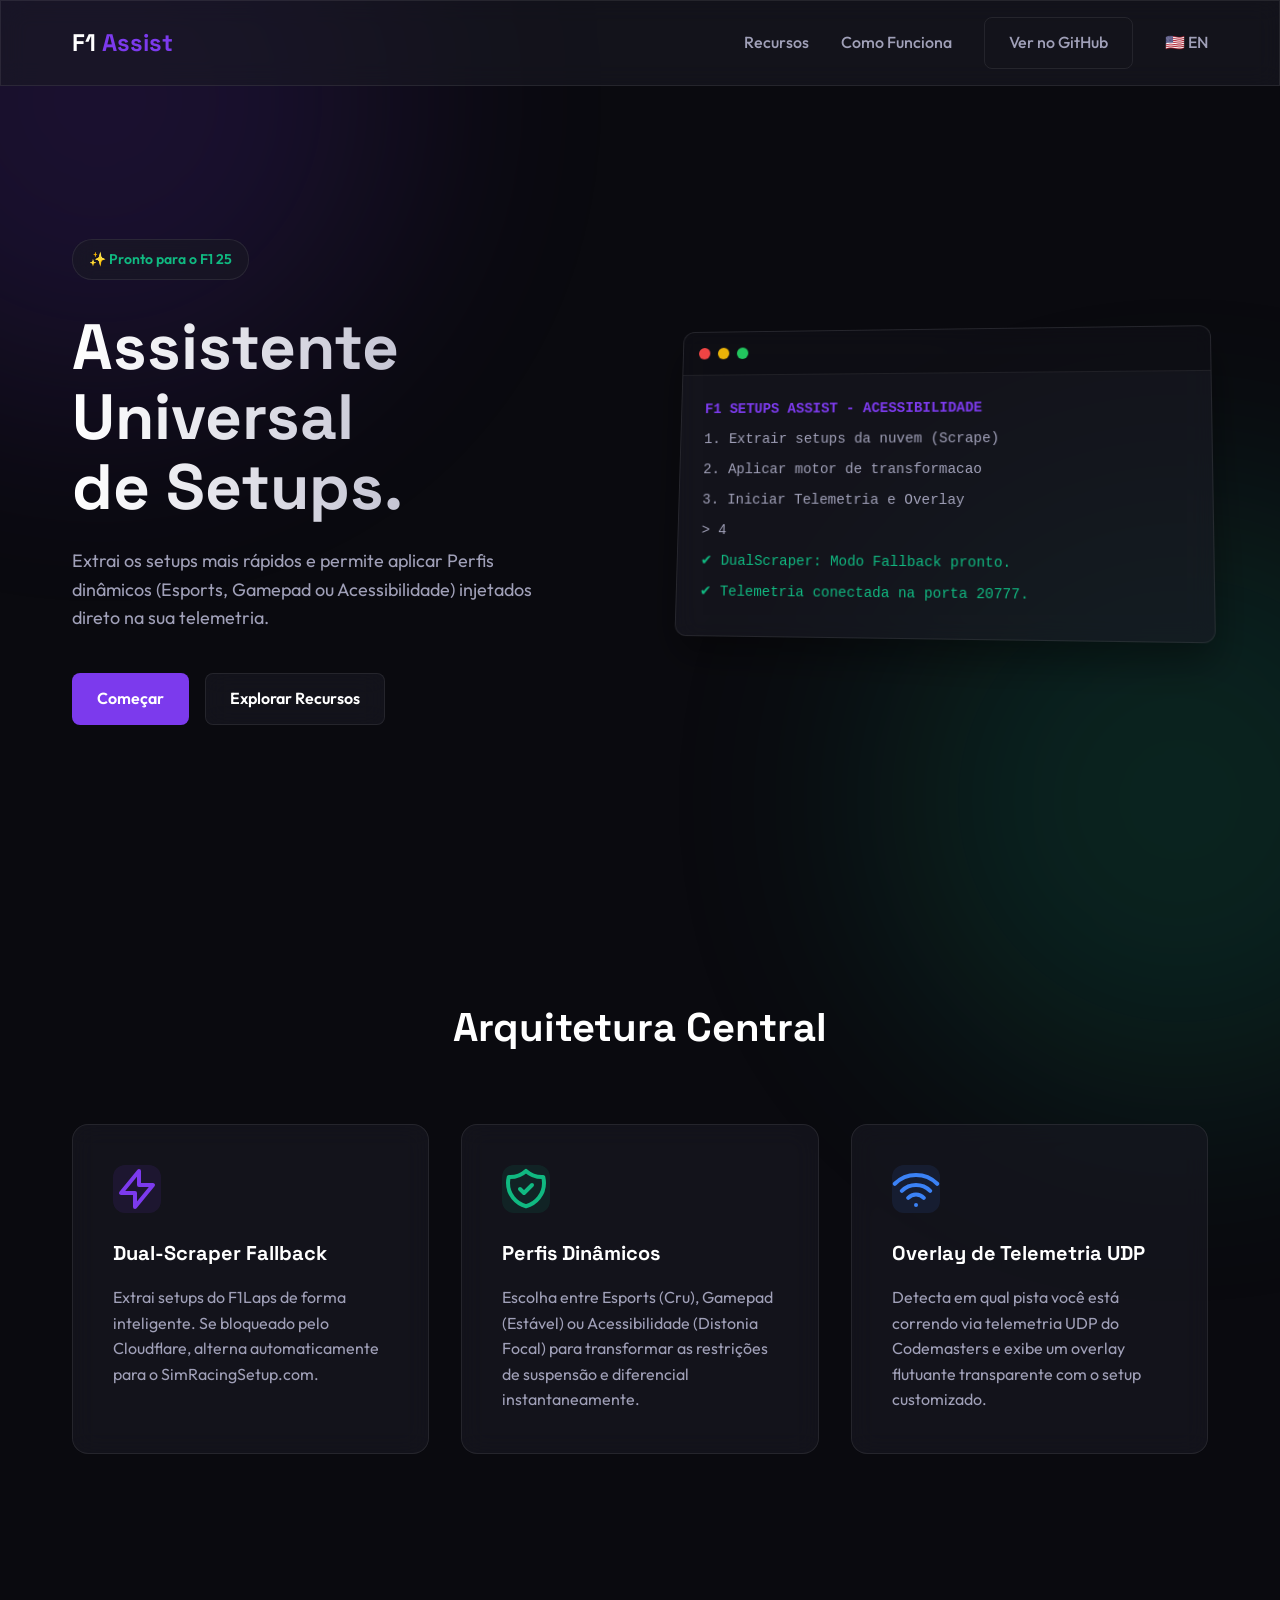
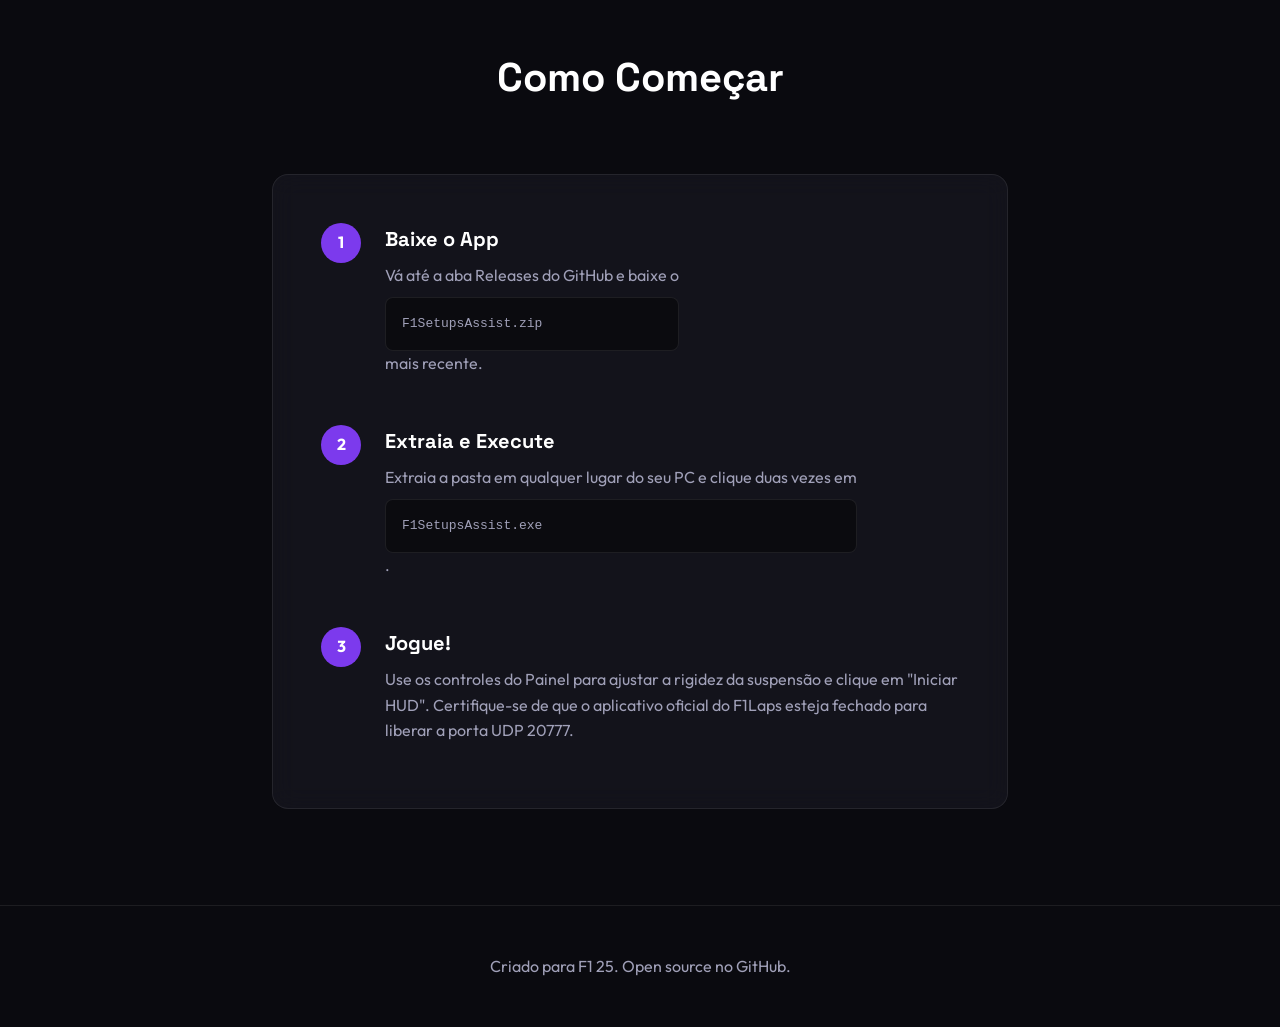
==== docs/index_pt-BR.html @ 61b3c328 "docs: add English translations for README and landing page / adiciona traducoes em ingles para o REA" ====
<!DOCTYPE html>
<html lang="pt-BR">
<head>
    <meta charset="UTF-8">
    <meta name="viewport" content="width=device-width, initial-scale=1.0">
    <meta name="description" content="F1 Setups Assist - Motor de acessibilidade e dual-scraper para F1 25.">
    <title>F1 25 Setups Assist</title>
    <link rel="preconnect" href="https://fonts.googleapis.com">
    <link rel="preconnect" href="https://fonts.gstatic.com" crossorigin>
    <link href="https://fonts.googleapis.com/css2?family=Outfit:wght@300;400;600;800&family=Space+Grotesk:wght@500;700&display=swap" rel="stylesheet">
    <link rel="stylesheet" href="styles.css">
</head>
<body>
    <div class="glow-bg glow-1"></div>
    <div class="glow-bg glow-2"></div>
    
    <nav class="navbar glass">
        <div class="nav-content">
            <h1 class="logo">F1 <span>Assist</span></h1>
            <div class="nav-links">
                <a href="#features">Recursos</a>
                <a href="#how-it-works">Como Funciona</a>
                <a href="https://github.com/norisilva/f1-setups-assist" class="btn btn-outline" target="_blank">Ver no GitHub</a>
                <a href="index.html" class="lang-switch">🇺🇸 EN</a>
            </div>
        </div>
    </nav>

    <header class="hero">
        <div class="hero-content">
            <div class="badge glass">✨ Pronto para o F1 25</div>
            <h2 class="title">Assistente Universal<br>de Setups.</h2>
            <p class="subtitle">Extrai os setups mais rápidos e permite aplicar Perfis dinâmicos (Esports, Gamepad ou Acessibilidade) injetados direto na sua telemetria.</p>
            <div class="cta-group">
                <a href="#how-it-works" class="btn btn-primary">Começar</a>
                <a href="#features" class="btn btn-secondary glass">Explorar Recursos</a>
            </div>
        </div>
        
        <div class="hero-visual">
            <div class="dashboard-mockup glass">
                <div class="mockup-header">
                    <span class="dot red"></span>
                    <span class="dot yellow"></span>
                    <span class="dot green"></span>
                </div>
                <div class="mockup-body">
                    <div class="console-line"><span class="highlight">F1 SETUPS ASSIST - ACESSIBILIDADE</span></div>
                    <div class="console-line">1. Extrair setups da nuvem (Scrape)</div>
                    <div class="console-line">2. Aplicar motor de transformacao</div>
                    <div class="console-line">3. Iniciar Telemetria e Overlay</div>
                    <div class="console-line">> 4</div>
                    <div class="console-line success">✔ DualScraper: Modo Fallback pronto.</div>
                    <div class="console-line success">✔ Telemetria conectada na porta 20777.</div>
                </div>
            </div>
        </div>
    </header>

    <section id="features" class="features">
        <h3 class="section-title">Arquitetura Central</h3>
        <div class="features-grid">
            <div class="feature-card glass">
                <div class="icon-wrapper purple">
                    <svg fill="none" stroke="currentColor" viewBox="0 0 24 24"><path stroke-linecap="round" stroke-linejoin="round" stroke-width="2" d="M13 10V3L4 14h7v7l9-11h-7z"></path></svg>
                </div>
                <h4>Dual-Scraper Fallback</h4>
                <p>Extrai setups do F1Laps de forma inteligente. Se bloqueado pelo Cloudflare, alterna automaticamente para o SimRacingSetup.com.</p>
            </div>
            
            <div class="feature-card glass">
                <div class="icon-wrapper green">
                    <svg fill="none" stroke="currentColor" viewBox="0 0 24 24"><path stroke-linecap="round" stroke-linejoin="round" stroke-width="2" d="M9 12l2 2 4-4m5.618-4.016A11.955 11.955 0 0112 2.944a11.955 11.955 0 01-8.618 3.04A12.02 12.02 0 003 9c0 5.591 3.824 10.29 9 11.622 5.176-1.332 9-6.03 9-11.622 0-1.042-.133-2.052-.382-3.016z"></path></svg>
                </div>
                <h4>Perfis Dinâmicos</h4>
                <p>Escolha entre Esports (Cru), Gamepad (Estável) ou Acessibilidade (Distonia Focal) para transformar as restrições de suspensão e diferencial instantaneamente.</p>
            </div>

            <div class="feature-card glass">
                <div class="icon-wrapper blue">
                    <svg fill="none" stroke="currentColor" viewBox="0 0 24 24"><path stroke-linecap="round" stroke-linejoin="round" stroke-width="2" d="M8.111 16.404a5.5 5.5 0 017.778 0M12 20h.01m-7.08-7.071c3.904-3.905 10.236-3.905 14.141 0M1.394 9.393c5.857-5.857 15.355-5.857 21.213 0"></path></svg>
                </div>
                <h4>Overlay de Telemetria UDP</h4>
                <p>Detecta em qual pista você está correndo via telemetria UDP do Codemasters e exibe um overlay flutuante transparente com o setup customizado.</p>
            </div>
        </div>
    </section>

    <section id="how-it-works" class="how-it-works">
        <h3 class="section-title">Como Começar</h3>
        <div class="steps glass">
            <div class="step">
                <div class="step-number">1</div>
                <div class="step-info">
                    <h4>Baixe o App</h4>
                    <p>Vá até a aba Releases do GitHub e baixe o <code>F1SetupsAssist.zip</code> mais recente.</p>
                </div>
            </div>
            <div class="step">
                <div class="step-number">2</div>
                <div class="step-info">
                    <h4>Extraia e Execute</h4>
                    <p>Extraia a pasta em qualquer lugar do seu PC e clique duas vezes em <code>F1SetupsAssist.exe</code>.</p>
                </div>
            </div>
            <div class="step">
                <div class="step-number">3</div>
                <div class="step-info">
                    <h4>Jogue!</h4>
                    <p>Use os controles do Painel para ajustar a rigidez da suspensão e clique em "Iniciar HUD". Certifique-se de que o aplicativo oficial do F1Laps esteja fechado para liberar a porta UDP 20777.</p>
                </div>
            </div>
        </div>
    </section>

    <footer>
        <p>Criado para F1 25. Open source no GitHub.</p>
    </footer>

    <script src="script.js"></script>
</body>
</html>
---- docs/styles.css ----
:root {
    --bg-primary: #0a0a0f;
    --bg-secondary: #13131f;
    --text-primary: #ffffff;
    --text-secondary: #a0a0b8;
    --accent-primary: #7c3aed;
    --accent-secondary: #10b981;
    --accent-tertiary: #3b82f6;
    --glass-bg: rgba(25, 25, 35, 0.6);
    --glass-border: rgba(255, 255, 255, 0.08);
}

* {
    margin: 0;
    padding: 0;
    box-sizing: border-box;
}

body {
    font-family: 'Outfit', sans-serif;
    background-color: var(--bg-primary);
    color: var(--text-primary);
    line-height: 1.6;
    overflow-x: hidden;
}

/* Background Glows */
.glow-bg {
    position: fixed;
    width: 600px;
    height: 600px;
    border-radius: 50%;
    filter: blur(120px);
    z-index: -1;
    opacity: 0.15;
}

.glow-1 {
    top: -200px;
    left: -200px;
    background: var(--accent-primary);
}

.glow-2 {
    bottom: -200px;
    right: -200px;
    background: var(--accent-secondary);
}

/* Glassmorphism Utilities */
.glass {
    background: var(--glass-bg);
    backdrop-filter: blur(12px);
    -webkit-backdrop-filter: blur(12px);
    border: 1px solid var(--glass-border);
}

/* Typography */
h1, h2, h3, h4 {
    font-family: 'Space Grotesk', sans-serif;
}

/* Navbar */
.navbar {
    position: fixed;
    top: 0;
    width: 100%;
    z-index: 100;
    padding: 1rem 0;
    border-bottom: 1px solid var(--glass-border);
}

.nav-content {
    max-width: 1200px;
    margin: 0 auto;
    padding: 0 2rem;
    display: flex;
    justify-content: space-between;
    align-items: center;
}

.logo {
    font-size: 1.5rem;
    font-weight: 700;
}

.logo span {
    color: var(--accent-primary);
}

.nav-links {
    display: flex;
    gap: 2rem;
    align-items: center;
}

.nav-links a {
    color: var(--text-secondary);
    text-decoration: none;
    font-weight: 500;
    transition: color 0.3s ease;
}

.nav-links a:hover {
    color: var(--text-primary);
}

/* Buttons */
.btn {
    display: inline-block;
    padding: 0.75rem 1.5rem;
    border-radius: 8px;
    text-decoration: none;
    font-weight: 600;
    transition: all 0.3s ease;
    cursor: pointer;
}

.btn-primary {
    background: var(--accent-primary);
    color: white;
    border: 1px solid transparent;
}

.btn-primary:hover {
    background: #6d28d9;
    box-shadow: 0 0 20px rgba(124, 58, 237, 0.4);
}

.btn-secondary {
    color: var(--text-primary);
}

.btn-secondary:hover {
    background: rgba(255, 255, 255, 0.05);
}

.btn-outline {
    border: 1px solid var(--glass-border);
    color: var(--text-primary);
}

.btn-outline:hover {
    background: rgba(255, 255, 255, 0.1);
}

/* Hero Section */
.hero {
    min-height: 100vh;
    display: flex;
    align-items: center;
    max-width: 1200px;
    margin: 0 auto;
    padding: 6rem 2rem 2rem;
    gap: 4rem;
}

.hero-content {
    flex: 1;
}

.badge {
    display: inline-block;
    padding: 0.5rem 1rem;
    border-radius: 20px;
    font-size: 0.875rem;
    font-weight: 600;
    color: var(--accent-secondary);
    margin-bottom: 2rem;
}

.hero .title {
    font-size: 4rem;
    line-height: 1.1;
    margin-bottom: 1.5rem;
    background: linear-gradient(to right, #fff, #a0a0b8);
    -webkit-background-clip: text;
    -webkit-text-fill-color: transparent;
}

.hero .subtitle {
    font-size: 1.125rem;
    color: var(--text-secondary);
    margin-bottom: 2.5rem;
    max-width: 500px;
}

.cta-group {
    display: flex;
    gap: 1rem;
}

/* Dashboard Mockup */
.hero-visual {
    flex: 1;
}

.dashboard-mockup {
    border-radius: 12px;
    overflow: hidden;
    box-shadow: 0 20px 40px rgba(0,0,0,0.4);
    transform: perspective(1000px) rotateY(-5deg) rotateX(5deg);
    transition: transform 0.5s ease;
}

.dashboard-mockup:hover {
    transform: perspective(1000px) rotateY(0deg) rotateX(0deg);
}

.mockup-header {
    background: rgba(0,0,0,0.3);
    padding: 1rem;
    display: flex;
    gap: 0.5rem;
    border-bottom: 1px solid var(--glass-border);
}

.dot {
    width: 12px;
    height: 12px;
    border-radius: 50%;
}

.dot.red { background: #ef4444; }
.dot.yellow { background: #eab308; }
.dot.green { background: #22c55e; }

.mockup-body {
    padding: 1.5rem;
    font-family: monospace;
    font-size: 0.9rem;
    color: #a0a0b8;
}

.console-line {
    margin-bottom: 0.5rem;
}

.console-line .highlight {
    color: var(--accent-primary);
    font-weight: bold;
}

.console-line.success {
    color: var(--accent-secondary);
}

/* Features Section */
.features {
    padding: 6rem 2rem;
    max-width: 1200px;
    margin: 0 auto;
}

.section-title {
    text-align: center;
    font-size: 2.5rem;
    margin-bottom: 4rem;
}

.features-grid {
    display: grid;
    grid-template-columns: repeat(auto-fit, minmax(300px, 1fr));
    gap: 2rem;
}

.feature-card {
    padding: 2.5rem;
    border-radius: 16px;
    transition: transform 0.3s ease, box-shadow 0.3s ease;
}

.feature-card:hover {
    transform: translateY(-5px);
    box-shadow: 0 10px 30px rgba(0,0,0,0.2);
    border-color: rgba(255,255,255,0.15);
}

.icon-wrapper {
    width: 48px;
    height: 48px;
    border-radius: 12px;
    display: flex;
    align-items: center;
    justify-content: center;
    margin-bottom: 1.5rem;
}

.icon-wrapper.purple {
    background: rgba(124, 58, 237, 0.1);
    color: var(--accent-primary);
}

.icon-wrapper.green {
    background: rgba(16, 185, 129, 0.1);
    color: var(--accent-secondary);
}

.icon-wrapper.blue {
    background: rgba(59, 130, 246, 0.1);
    color: var(--accent-tertiary);
}

.feature-card h4 {
    font-size: 1.25rem;
    margin-bottom: 1rem;
}

.feature-card p {
    color: var(--text-secondary);
}

/* How It Works Section */
.how-it-works {
    padding: 6rem 2rem;
    max-width: 800px;
    margin: 0 auto;
}

.steps {
    border-radius: 16px;
    padding: 3rem;
    display: flex;
    flex-direction: column;
    gap: 2rem;
}

.step {
    display: flex;
    gap: 1.5rem;
}

.step-number {
    width: 40px;
    height: 40px;
    border-radius: 50%;
    background: var(--accent-primary);
    display: flex;
    align-items: center;
    justify-content: center;
    font-weight: 700;
    flex-shrink: 0;
}

.step-info h4 {
    font-size: 1.25rem;
    margin-bottom: 0.5rem;
}

.step-info p {
    color: var(--text-secondary);
    margin-bottom: 1rem;
}

.step-info code {
    display: block;
    background: rgba(0,0,0,0.4);
    padding: 1rem;
    border-radius: 8px;
    color: #a0a0b8;
    border: 1px solid var(--glass-border);
    margin-top: 0.5rem;
}

/* Footer */
footer {
    text-align: center;
    padding: 3rem 2rem;
    color: var(--text-secondary);
    border-top: 1px solid var(--glass-border);
}

/* Responsive */
@media (max-width: 768px) {
    .hero {
        flex-direction: column;
        padding-top: 8rem;
        text-align: center;
    }
    
    .hero .title {
        font-size: 2.5rem;
    }
    
    .cta-group {
        justify-content: center;
    }
    
    .nav-links {
        display: none; /* simple mobile nav for now */
    }
}
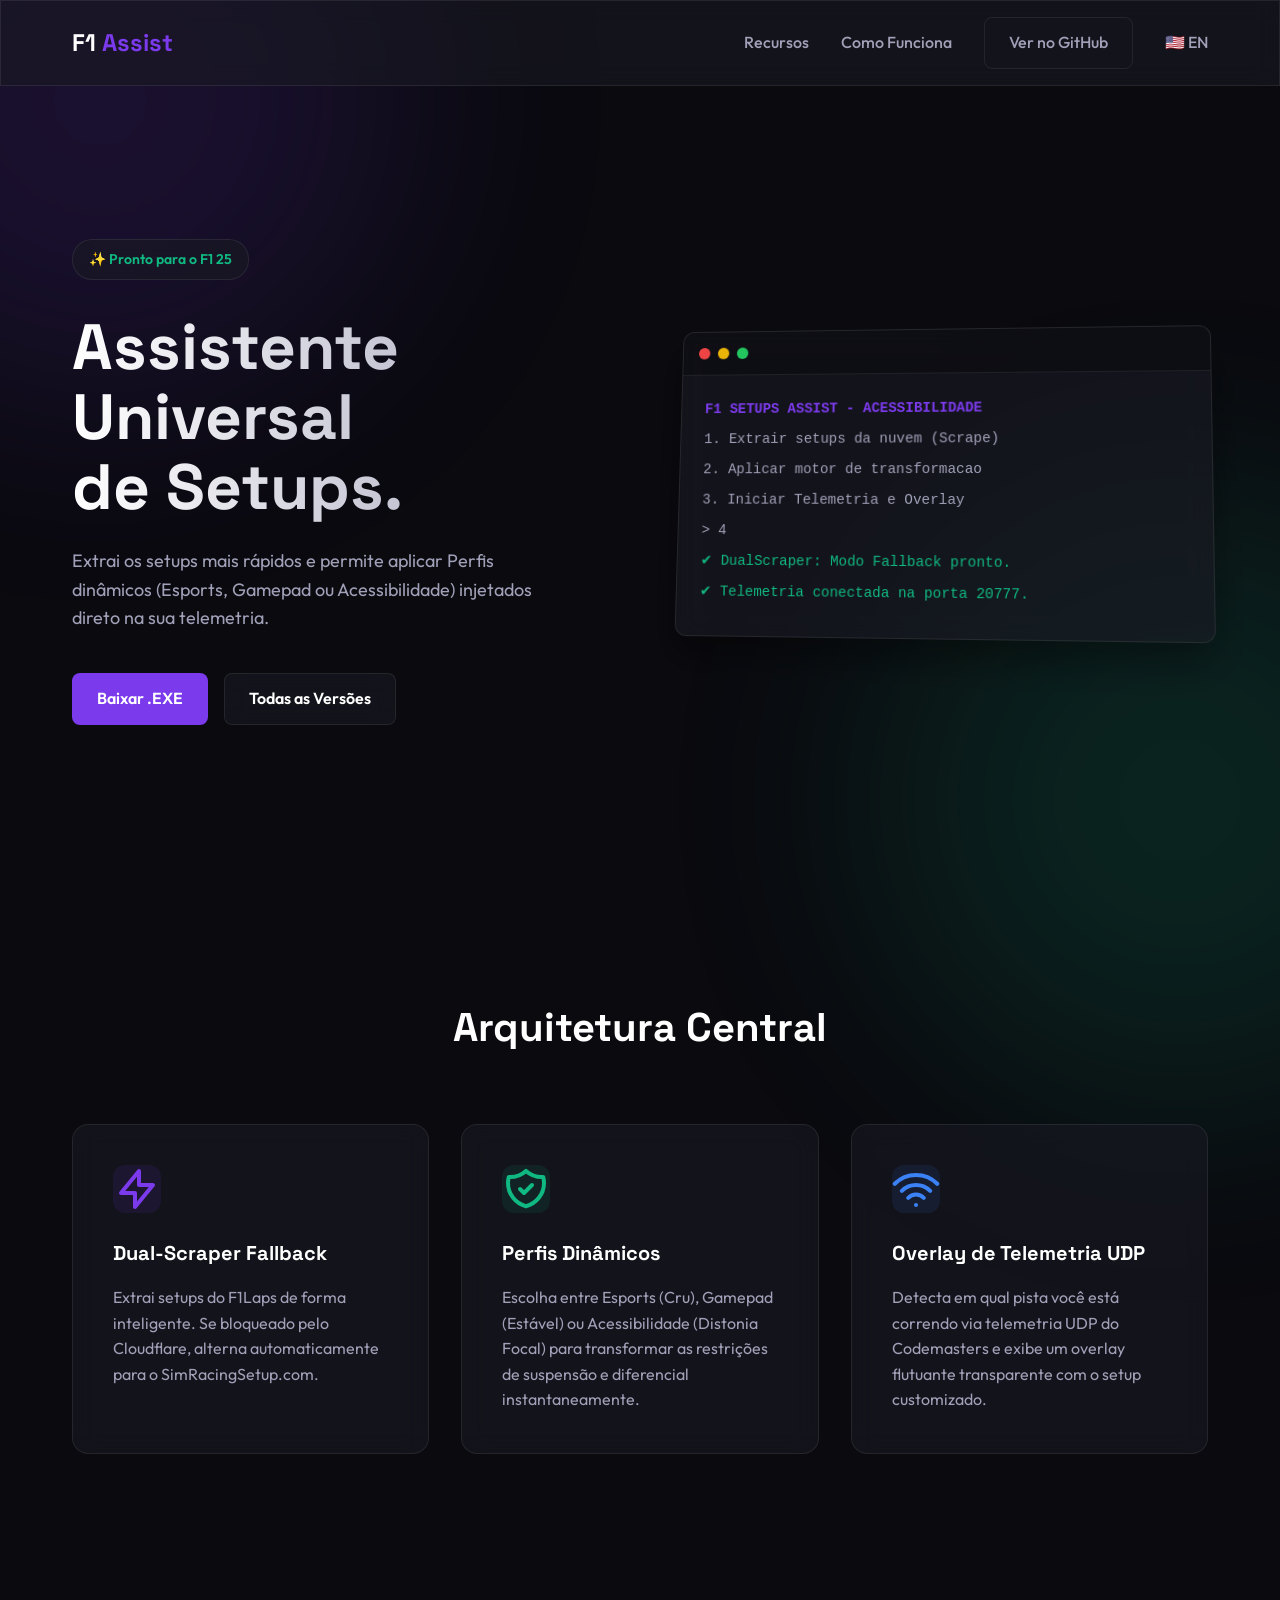
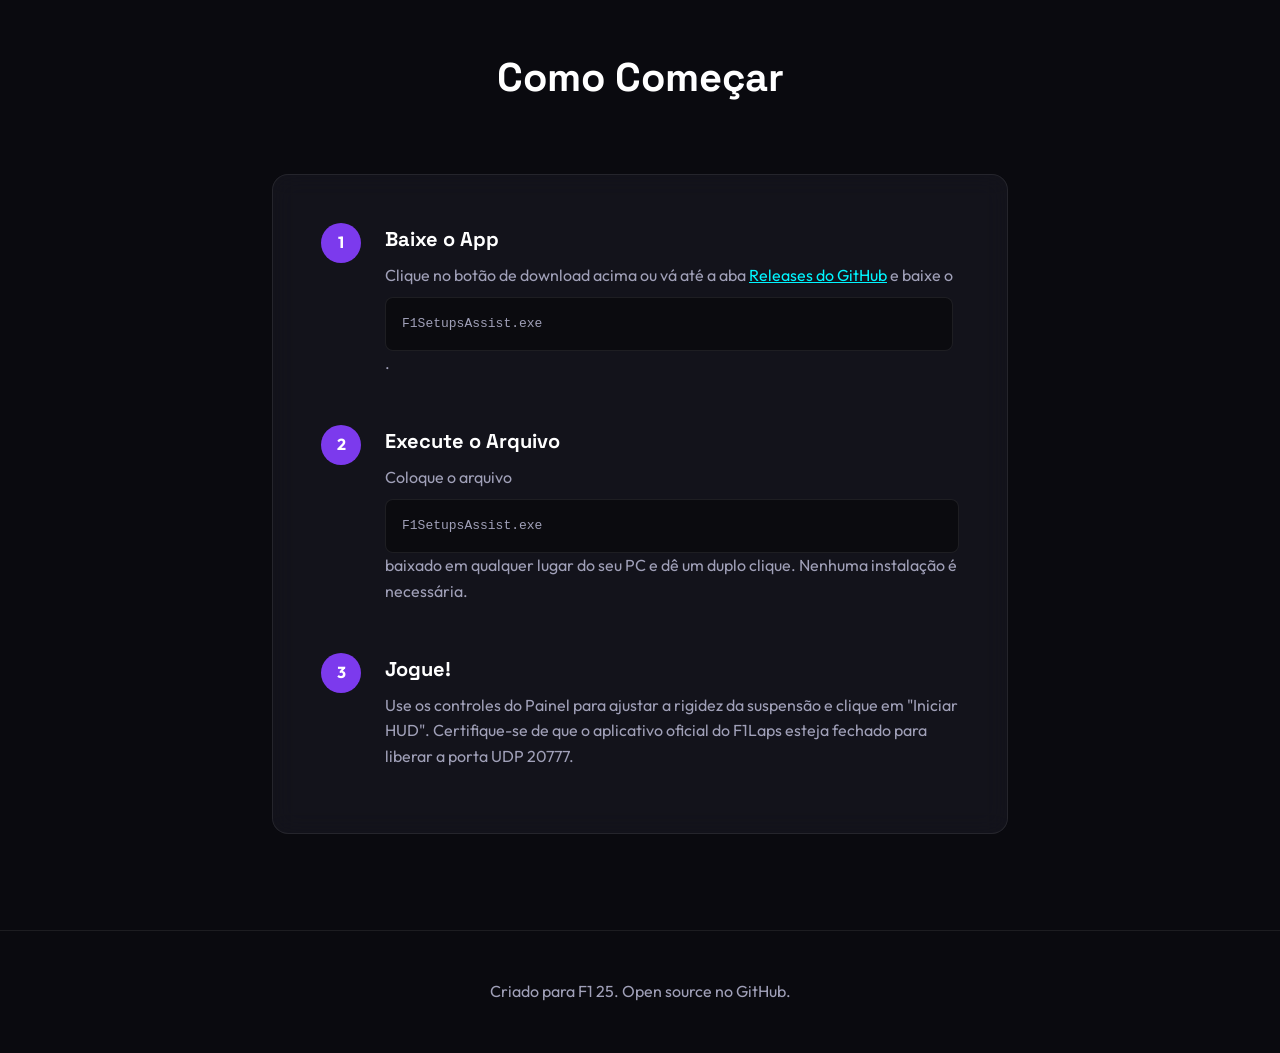
==== commit 9543a430: "docs: remove zip mention, link directly to exe file download" ====
--- a/docs/index_pt-BR.html
+++ b/docs/index_pt-BR.html
@@ -32,8 +32,8 @@
             <h2 class="title">Assistente Universal<br>de Setups.</h2>
             <p class="subtitle">Extrai os setups mais rápidos e permite aplicar Perfis dinâmicos (Esports, Gamepad ou Acessibilidade) injetados direto na sua telemetria.</p>
             <div class="cta-group">
-                <a href="#how-it-works" class="btn btn-primary">Começar</a>
-                <a href="#features" class="btn btn-secondary glass">Explorar Recursos</a>
+                <a href="https://github.com/norisilva/f1-setups-assist/releases/download/2.0/F1SetupsAssist.exe" class="btn btn-primary">Baixar .EXE</a>
+                <a href="https://github.com/norisilva/f1-setups-assist/releases" class="btn btn-secondary glass">Todas as Versões</a>
             </div>
         </div>
         
@@ -93,14 +93,14 @@
                 <div class="step-number">1</div>
                 <div class="step-info">
                     <h4>Baixe o App</h4>
-                    <p>Vá até a aba Releases do GitHub e baixe o <code>F1SetupsAssist.zip</code> mais recente.</p>
+                    <p>Clique no botão de download acima ou vá até a aba <a href="https://github.com/norisilva/f1-setups-assist/releases" target="_blank" style="color: #00f5ff;">Releases do GitHub</a> e baixe o <code>F1SetupsAssist.exe</code>.</p>
                 </div>
             </div>
             <div class="step">
                 <div class="step-number">2</div>
                 <div class="step-info">
-                    <h4>Extraia e Execute</h4>
-                    <p>Extraia a pasta em qualquer lugar do seu PC e clique duas vezes em <code>F1SetupsAssist.exe</code>.</p>
+                    <h4>Execute o Arquivo</h4>
+                    <p>Coloque o arquivo <code>F1SetupsAssist.exe</code> baixado em qualquer lugar do seu PC e dê um duplo clique. Nenhuma instalação é necessária.</p>
                 </div>
             </div>
             <div class="step">
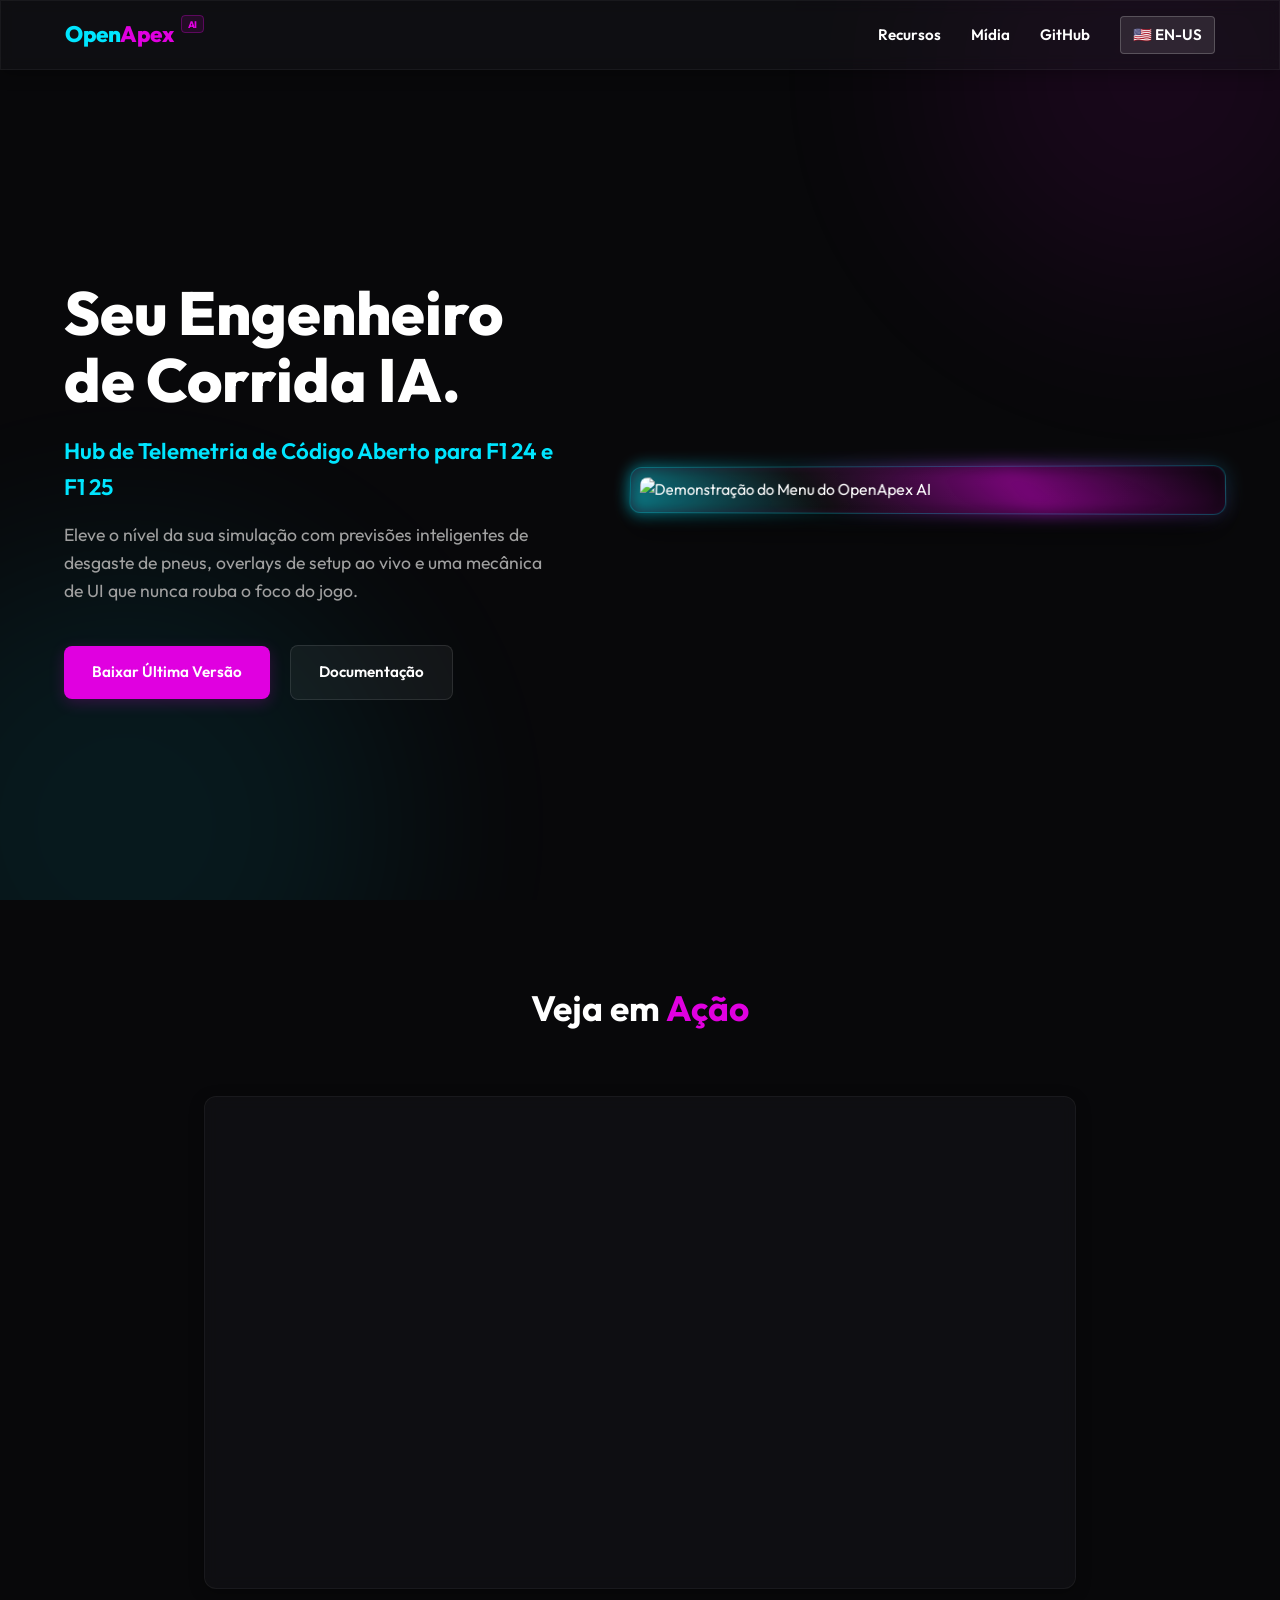
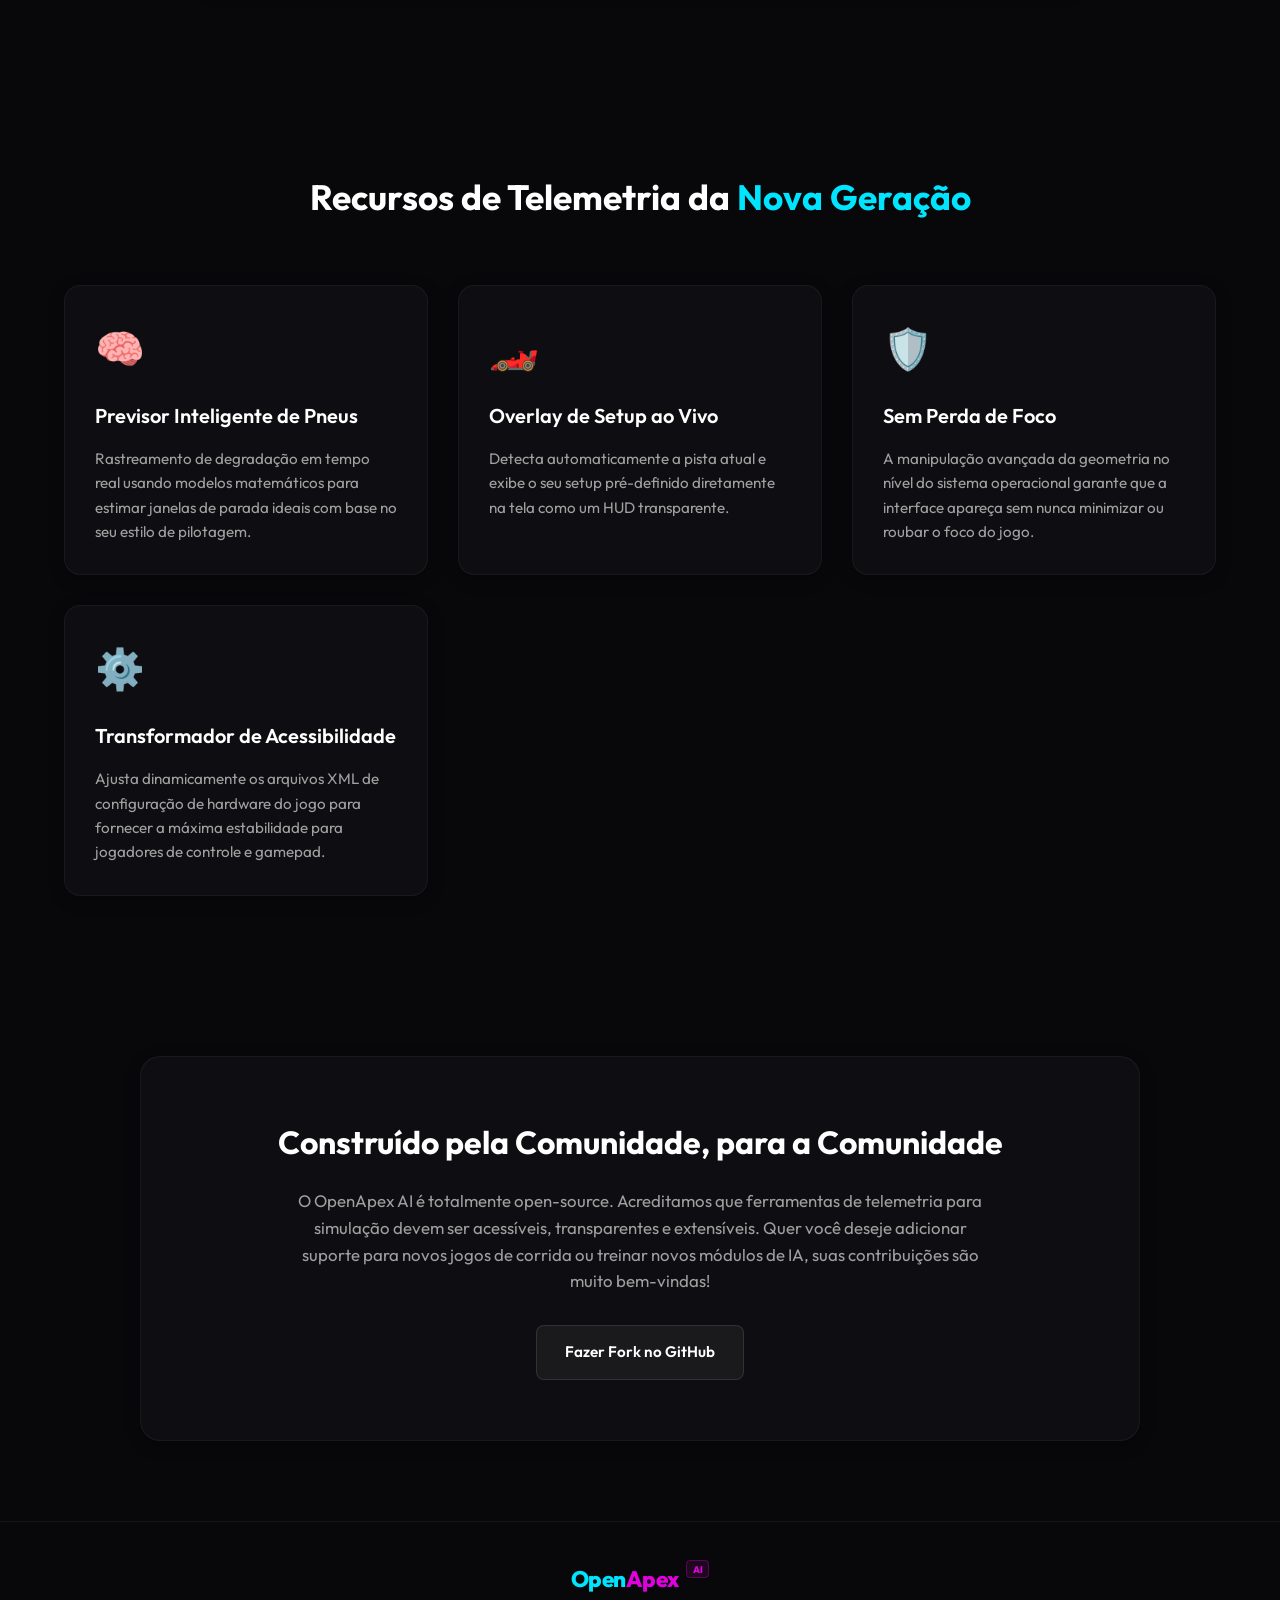
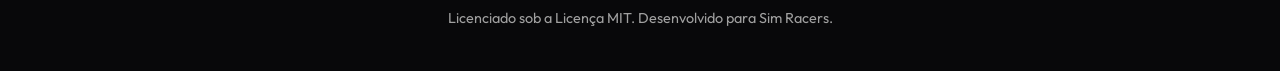
==== commit 23a3dda1: "Docs: Re-create pt-BR translation of landing page" ====
--- a/docs/index_pt-BR.html
+++ b/docs/index_pt-BR.html
@@ -3,120 +3,98 @@
 <head>
     <meta charset="UTF-8">
     <meta name="viewport" content="width=device-width, initial-scale=1.0">
-    <meta name="description" content="F1 Setups Assist - Motor de acessibilidade e dual-scraper para F1 25.">
-    <title>F1 25 Setups Assist</title>
-    <link rel="preconnect" href="https://fonts.googleapis.com">
-    <link rel="preconnect" href="https://fonts.gstatic.com" crossorigin>
-    <link href="https://fonts.googleapis.com/css2?family=Outfit:wght@300;400;600;800&family=Space+Grotesk:wght@500;700&display=swap" rel="stylesheet">
-    <link rel="stylesheet" href="styles.css">
+    <title>OpenApex AI - Engenheiro de Corrida Open-Source</title>
+    <meta name="description" content="O OpenApex AI é um moderno Engenheiro de Corrida e Hub de Telemetria de código aberto para simuladores de F1. Experimente a previsão de desgaste de pneus e overlays dinâmicos.">
+    <link href="https://fonts.googleapis.com/css2?family=Outfit:wght@300;400;600;800&display=swap" rel="stylesheet">
+    <link rel="stylesheet" href="style.css">
 </head>
 <body>
-    <div class="glow-bg glow-1"></div>
-    <div class="glow-bg glow-2"></div>
-    
+    <div class="background-effects">
+        <div class="blob magenta"></div>
+        <div class="blob cyan"></div>
+    </div>
+
     <nav class="navbar glass">
-        <div class="nav-content">
-            <h1 class="logo">F1 <span>Assist</span></h1>
-            <div class="nav-links">
-                <a href="#features">Recursos</a>
-                <a href="#how-it-works">Como Funciona</a>
-                <a href="https://github.com/norisilva/f1-setups-assist" class="btn btn-outline" target="_blank">Ver no GitHub</a>
-                <a href="index.html" class="lang-switch">🇺🇸 EN</a>
-            </div>
+        <div class="logo">
+            <span class="highlight-cyan">Open</span><span class="highlight-magenta">Apex</span> <span class="tag">AI</span>
+        </div>
+        <div class="nav-links">
+            <a href="#features">Recursos</a>
+            <a href="#media">Mídia</a>
+            <a href="https://github.com/norisilva/open-apex-ai" target="_blank">GitHub</a>
+            <a href="index.html" class="lang-toggle">🇺🇸 EN-US</a>
         </div>
     </nav>
 
     <header class="hero">
         <div class="hero-content">
-            <div class="badge glass">✨ Pronto para o F1 25</div>
-            <h2 class="title">Assistente Universal<br>de Setups.</h2>
-            <p class="subtitle">Extrai os setups mais rápidos e permite aplicar Perfis dinâmicos (Esports, Gamepad ou Acessibilidade) injetados direto na sua telemetria.</p>
-            <div class="cta-group">
-                <a href="https://github.com/norisilva/f1-setups-assist/releases/download/2.0/F1SetupsAssist.exe" class="btn btn-primary">Baixar .EXE</a>
-                <a href="https://github.com/norisilva/f1-setups-assist/releases" class="btn btn-secondary glass">Todas as Versões</a>
+            <h1 class="hero-title">Seu Engenheiro de Corrida IA.</h1>
+            <p class="subtitle">Hub de Telemetria de Código Aberto para F1 24 e F1 25</p>
+            <p class="description">Eleve o nível da sua simulação com previsões inteligentes de desgaste de pneus, overlays de setup ao vivo e uma mecânica de UI que nunca rouba o foco do jogo.</p>
+            <div class="hero-actions">
+                <a href="https://github.com/norisilva/open-apex-ai/releases" class="btn btn-primary pulse-glow">Baixar Última Versão</a>
+                <a href="https://github.com/norisilva/open-apex-ai#readme" class="btn btn-secondary">Documentação</a>
             </div>
         </div>
-        
         <div class="hero-visual">
-            <div class="dashboard-mockup glass">
-                <div class="mockup-header">
-                    <span class="dot red"></span>
-                    <span class="dot yellow"></span>
-                    <span class="dot green"></span>
-                </div>
-                <div class="mockup-body">
-                    <div class="console-line"><span class="highlight">F1 SETUPS ASSIST - ACESSIBILIDADE</span></div>
-                    <div class="console-line">1. Extrair setups da nuvem (Scrape)</div>
-                    <div class="console-line">2. Aplicar motor de transformacao</div>
-                    <div class="console-line">3. Iniciar Telemetria e Overlay</div>
-                    <div class="console-line">> 4</div>
-                    <div class="console-line success">✔ DualScraper: Modo Fallback pronto.</div>
-                    <div class="console-line success">✔ Telemetria conectada na porta 20777.</div>
-                </div>
+            <div class="glass-panel image-container">
+                <img src="https://raw.githubusercontent.com/norisilva/open-apex-ai/refs/heads/master/screenshot/showcase_main_menu.png" alt="Demonstração do Menu do OpenApex AI" class="hero-image">
             </div>
         </div>
     </header>
 
+    <section id="media" class="media-section">
+        <h2 class="section-title">Veja em <span class="highlight-magenta">Ação</span></h2>
+        <div class="video-container glass">
+            <iframe width="100%" height="100%" src="https://www.youtube.com/embed/8BYc6TkyOH8" title="YouTube video player" frameborder="0" allow="accelerometer; autoplay; clipboard-write; encrypted-media; gyroscope; picture-in-picture" allowfullscreen></iframe>
+        </div>
+    </section>
+
     <section id="features" class="features">
-        <h3 class="section-title">Arquitetura Central</h3>
-        <div class="features-grid">
+        <h2 class="section-title">Recursos de Telemetria da <span class="highlight-cyan">Nova Geração</span></h2>
+        
+        <div class="grid">
             <div class="feature-card glass">
-                <div class="icon-wrapper purple">
-                    <svg fill="none" stroke="currentColor" viewBox="0 0 24 24"><path stroke-linecap="round" stroke-linejoin="round" stroke-width="2" d="M13 10V3L4 14h7v7l9-11h-7z"></path></svg>
-                </div>
-                <h4>Dual-Scraper Fallback</h4>
-                <p>Extrai setups do F1Laps de forma inteligente. Se bloqueado pelo Cloudflare, alterna automaticamente para o SimRacingSetup.com.</p>
+                <div class="feature-icon">🧠</div>
+                <h3>Previsor Inteligente de Pneus</h3>
+                <p>Rastreamento de degradação em tempo real usando modelos matemáticos para estimar janelas de parada ideais com base no seu estilo de pilotagem.</p>
             </div>
             
             <div class="feature-card glass">
-                <div class="icon-wrapper green">
-                    <svg fill="none" stroke="currentColor" viewBox="0 0 24 24"><path stroke-linecap="round" stroke-linejoin="round" stroke-width="2" d="M9 12l2 2 4-4m5.618-4.016A11.955 11.955 0 0112 2.944a11.955 11.955 0 01-8.618 3.04A12.02 12.02 0 003 9c0 5.591 3.824 10.29 9 11.622 5.176-1.332 9-6.03 9-11.622 0-1.042-.133-2.052-.382-3.016z"></path></svg>
-                </div>
-                <h4>Perfis Dinâmicos</h4>
-                <p>Escolha entre Esports (Cru), Gamepad (Estável) ou Acessibilidade (Distonia Focal) para transformar as restrições de suspensão e diferencial instantaneamente.</p>
+                <div class="feature-icon">🏎️</div>
+                <h3>Overlay de Setup ao Vivo</h3>
+                <p>Detecta automaticamente a pista atual e exibe o seu setup pré-definido diretamente na tela como um HUD transparente.</p>
             </div>
-
+            
             <div class="feature-card glass">
-                <div class="icon-wrapper blue">
-                    <svg fill="none" stroke="currentColor" viewBox="0 0 24 24"><path stroke-linecap="round" stroke-linejoin="round" stroke-width="2" d="M8.111 16.404a5.5 5.5 0 017.778 0M12 20h.01m-7.08-7.071c3.904-3.905 10.236-3.905 14.141 0M1.394 9.393c5.857-5.857 15.355-5.857 21.213 0"></path></svg>
-                </div>
-                <h4>Overlay de Telemetria UDP</h4>
-                <p>Detecta em qual pista você está correndo via telemetria UDP do Codemasters e exibe um overlay flutuante transparente com o setup customizado.</p>
+                <div class="feature-icon">🛡️</div>
+                <h3>Sem Perda de Foco</h3>
+                <p>A manipulação avançada da geometria no nível do sistema operacional garante que a interface apareça sem nunca minimizar ou roubar o foco do jogo.</p>
+            </div>
+            
+            <div class="feature-card glass">
+                <div class="feature-icon">⚙️</div>
+                <h3>Transformador de Acessibilidade</h3>
+                <p>Ajusta dinamicamente os arquivos XML de configuração de hardware do jogo para fornecer a máxima estabilidade para jogadores de controle e gamepad.</p>
             </div>
         </div>
     </section>
 
-    <section id="how-it-works" class="how-it-works">
-        <h3 class="section-title">Como Começar</h3>
-        <div class="steps glass">
-            <div class="step">
-                <div class="step-number">1</div>
-                <div class="step-info">
-                    <h4>Baixe o App</h4>
-                    <p>Clique no botão de download acima ou vá até a aba <a href="https://github.com/norisilva/f1-setups-assist/releases" target="_blank" style="color: #00f5ff;">Releases do GitHub</a> e baixe o <code>F1SetupsAssist.exe</code>.</p>
-                </div>
-            </div>
-            <div class="step">
-                <div class="step-number">2</div>
-                <div class="step-info">
-                    <h4>Execute o Arquivo</h4>
-                    <p>Coloque o arquivo <code>F1SetupsAssist.exe</code> baixado em qualquer lugar do seu PC e dê um duplo clique. Nenhuma instalação é necessária.</p>
-                </div>
-            </div>
-            <div class="step">
-                <div class="step-number">3</div>
-                <div class="step-info">
-                    <h4>Jogue!</h4>
-                    <p>Use os controles do Painel para ajustar a rigidez da suspensão e clique em "Iniciar HUD". Certifique-se de que o aplicativo oficial do F1Laps esteja fechado para liberar a porta UDP 20777.</p>
-                </div>
-            </div>
+    <section id="about" class="open-source glass">
+        <div class="os-content">
+            <h2>Construído pela Comunidade, para a Comunidade</h2>
+            <p>O OpenApex AI é totalmente open-source. Acreditamos que ferramentas de telemetria para simulação devem ser acessíveis, transparentes e extensíveis. Quer você deseje adicionar suporte para novos jogos de corrida ou treinar novos módulos de IA, suas contribuições são muito bem-vindas!</p>
+            <a href="https://github.com/norisilva/open-apex-ai" class="btn btn-secondary mt-4">Fazer Fork no GitHub</a>
         </div>
     </section>
 
     <footer>
-        <p>Criado para F1 25. Open source no GitHub.</p>
+        <div class="footer-content">
+            <div class="logo">
+                <span class="highlight-cyan">Open</span><span class="highlight-magenta">Apex</span> <span class="tag">AI</span>
+            </div>
+            <p>Licenciado sob a Licença MIT. Desenvolvido para Sim Racers.</p>
+        </div>
     </footer>
-
-    <script src="script.js"></script>
 </body>
 </html>
--- a/docs/style.css
+++ b/docs/style.css
@@ -0,0 +1,427 @@
+:root {
+    --bg-color: #08080a;
+    --text-primary: #ffffff;
+    --text-secondary: #a0a0a0;
+    --cyan: #00e5ff;
+    --magenta: #e000e0;
+    --glass-bg: rgba(25, 25, 30, 0.4);
+    --glass-border: rgba(255, 255, 255, 0.05);
+    --glass-shadow: 0 4px 15px 0 rgba(0, 0, 0, 0.3);
+}
+
+* {
+    margin: 0;
+    padding: 0;
+    box-sizing: border-box;
+}
+
+body {
+    font-family: 'Outfit', sans-serif;
+    background-color: var(--bg-color);
+    color: var(--text-primary);
+    overflow-x: hidden;
+    line-height: 1.6;
+}
+
+/* Background animated blobs - DECREASED GLOW */
+.background-effects {
+    position: fixed;
+    top: 0;
+    left: 0;
+    width: 100vw;
+    height: 100vh;
+    z-index: -1;
+    overflow: hidden;
+}
+
+.blob {
+    position: absolute;
+    filter: blur(100px);
+    opacity: 0.08; /* Reduced opacity for less intense glow */
+    border-radius: 50%;
+    animation: float 25s infinite ease-in-out alternate;
+}
+
+.blob.magenta {
+    width: 450px;
+    height: 450px;
+    background: var(--magenta);
+    top: -150px;
+    right: -100px;
+}
+
+.blob.cyan {
+    width: 550px;
+    height: 550px;
+    background: var(--cyan);
+    bottom: -200px;
+    left: -150px;
+    animation-delay: -10s;
+}
+
+@keyframes float {
+    0% { transform: translate(0, 0) scale(1); }
+    100% { transform: translate(60px, 60px) scale(1.1); }
+}
+
+/* Utility Classes */
+.glass {
+    background: var(--glass-bg);
+    backdrop-filter: blur(8px);
+    -webkit-backdrop-filter: blur(8px);
+    border: 1px solid var(--glass-border);
+    box-shadow: var(--glass-shadow);
+}
+
+.highlight-cyan { color: var(--cyan); }
+.highlight-magenta { color: var(--magenta); }
+
+.tag {
+    font-size: 0.6rem;
+    background: rgba(224, 0, 224, 0.1);
+    color: var(--magenta);
+    padding: 2px 6px;
+    border-radius: 4px;
+    border: 1px solid rgba(224, 0, 224, 0.3);
+    vertical-align: top;
+    margin-left: 4px;
+}
+
+/* Buttons */
+.btn {
+    display: inline-block;
+    padding: 14px 28px;
+    border-radius: 8px;
+    font-weight: 600;
+    text-decoration: none;
+    transition: all 0.3s ease;
+    cursor: pointer;
+    font-size: 0.95rem;
+}
+
+.btn-primary {
+    background: var(--magenta);
+    color: #fff;
+    border: none;
+    box-shadow: 0 4px 15px rgba(224, 0, 224, 0.2);
+}
+
+.btn-primary:hover {
+    background: #f000f0;
+    box-shadow: 0 6px 20px rgba(224, 0, 224, 0.4);
+    transform: translateY(-2px);
+}
+
+/* Prominent Pulse Animation for Download Button */
+.pulse-glow {
+    animation: pulse 2s infinite;
+}
+
+@keyframes pulse {
+    0% { box-shadow: 0 0 0 0 rgba(224, 0, 224, 0.4); }
+    70% { box-shadow: 0 0 0 15px rgba(224, 0, 224, 0); }
+    100% { box-shadow: 0 0 0 0 rgba(224, 0, 224, 0); }
+}
+
+.btn-secondary {
+    background: rgba(255, 255, 255, 0.05);
+    color: var(--text-primary);
+    border: 1px solid rgba(255, 255, 255, 0.1);
+}
+
+.btn-secondary:hover {
+    background: rgba(255, 255, 255, 0.1);
+    transform: translateY(-2px);
+}
+
+/* Navbar */
+.navbar {
+    display: flex;
+    justify-content: space-between;
+    align-items: center;
+    padding: 15px 5%;
+    position: fixed;
+    top: 0;
+    width: 100%;
+    z-index: 100;
+    border-bottom: 1px solid var(--glass-border);
+}
+
+.logo {
+    font-size: 1.4rem;
+    font-weight: 800;
+    letter-spacing: -0.5px;
+}
+
+.nav-links {
+    display: flex;
+    align-items: center;
+    gap: 30px;
+}
+
+.nav-links a {
+    color: var(--text-primary);
+    text-decoration: none;
+    font-size: 0.95rem;
+    font-weight: 600;
+    transition: color 0.3s;
+}
+
+.nav-links a:hover {
+    color: var(--cyan);
+}
+
+.lang-toggle {
+    background: rgba(255,255,255,0.1);
+    padding: 6px 12px;
+    border-radius: 4px;
+    border: 1px solid rgba(255,255,255,0.2);
+}
+
+.lang-toggle:hover {
+    background: rgba(255,255,255,0.2);
+    color: #fff !important;
+}
+
+/* Hero Section */
+.hero {
+    display: flex;
+    align-items: center;
+    justify-content: space-between;
+    min-height: 100vh;
+    padding: 0 5%;
+    padding-top: 80px;
+    max-width: 1400px;
+    margin: 0 auto;
+}
+
+.hero-content {
+    flex: 1;
+    padding-right: 50px;
+}
+
+.hero-title {
+    font-size: 3.8rem;
+    font-weight: 800;
+    line-height: 1.1;
+    margin-bottom: 20px;
+    color: #fff;
+}
+
+.subtitle {
+    font-size: 1.4rem;
+    color: var(--cyan);
+    font-weight: 600;
+    margin-bottom: 15px;
+}
+
+.description {
+    font-size: 1.1rem;
+    color: var(--text-secondary);
+    margin-bottom: 40px;
+    max-width: 500px;
+}
+
+.hero-actions {
+    display: flex;
+    gap: 20px;
+    align-items: center;
+}
+
+.hero-visual {
+    flex: 1.2;
+    display: flex;
+    justify-content: center;
+}
+
+/* Hero Image Container */
+.image-container {
+    position: relative;
+    width: 100%;
+    border-radius: 12px;
+    padding: 10px;
+    transform: perspective(1000px) rotateY(-8deg) rotateX(4deg);
+    transition: all 0.6s cubic-bezier(0.175, 0.885, 0.32, 1.275);
+    background: linear-gradient(135deg, rgba(255,255,255,0.05), rgba(0,0,0,0.4));
+    border: 1px solid rgba(0, 229, 255, 0.3);
+    box-shadow: 
+        0 15px 35px rgba(0,0,0,0.6),
+        0 0 20px rgba(0, 229, 255, 0.2),
+        inset 0 0 10px rgba(224, 0, 224, 0.1);
+}
+
+.image-container::before {
+    content: '';
+    position: absolute;
+    top: -2px; left: -2px; right: -2px; bottom: -2px;
+    background: linear-gradient(45deg, var(--cyan), transparent, var(--magenta), transparent);
+    z-index: -1;
+    border-radius: 14px;
+    filter: blur(8px);
+    opacity: 0.5;
+    transition: opacity 0.5s ease;
+}
+
+.image-container:hover {
+    transform: perspective(1000px) rotateY(0deg) rotateX(0deg) translateY(-5px);
+    box-shadow: 
+        0 20px 40px rgba(0,0,0,0.7),
+        0 0 30px rgba(0, 229, 255, 0.4),
+        inset 0 0 15px rgba(224, 0, 224, 0.2);
+    border-color: rgba(0, 229, 255, 0.6);
+}
+
+.image-container:hover::before {
+    opacity: 0.8;
+}
+
+.hero-image {
+    width: 100%;
+    border-radius: 8px;
+    display: block;
+    filter: contrast(1.05) brightness(1.1);
+}
+
+/* Media Section (YouTube Video) */
+.media-section {
+    padding: 80px 5%;
+    max-width: 1000px;
+    margin: 0 auto;
+    text-align: center;
+}
+
+.video-container {
+    position: relative;
+    width: 100%;
+    padding-bottom: 56.25%; /* 16:9 Aspect Ratio */
+    height: 0;
+    border-radius: 12px;
+    overflow: hidden;
+    margin-top: 40px;
+}
+
+.video-container iframe {
+    position: absolute;
+    top: 0;
+    left: 0;
+    width: 100%;
+    height: 100%;
+    border-radius: 12px;
+}
+
+/* Features */
+.features {
+    padding: 100px 5%;
+    max-width: 1400px;
+    margin: 0 auto;
+}
+
+.section-title {
+    font-size: 2.2rem;
+    margin-bottom: 60px;
+    text-align: center;
+}
+
+.grid {
+    display: grid;
+    grid-template-columns: repeat(auto-fit, minmax(280px, 1fr));
+    gap: 30px;
+}
+
+.feature-card {
+    padding: 30px;
+    border-radius: 16px;
+    transition: transform 0.3s ease;
+}
+
+.feature-card:hover {
+    transform: translateY(-5px);
+    border-color: rgba(0, 229, 255, 0.2);
+}
+
+.feature-icon {
+    font-size: 2.5rem;
+    margin-bottom: 20px;
+}
+
+.feature-card h3 {
+    font-size: 1.25rem;
+    margin-bottom: 15px;
+    font-weight: 600;
+}
+
+.feature-card p {
+    color: var(--text-secondary);
+    font-size: 0.95rem;
+}
+
+/* About / Open Source */
+.open-source {
+    margin: 60px 5%;
+    padding: 60px 40px;
+    border-radius: 20px;
+    text-align: center;
+    max-width: 1000px;
+    margin-left: auto;
+    margin-right: auto;
+}
+
+.open-source h2 {
+    font-size: 2rem;
+    margin-bottom: 20px;
+}
+
+.open-source p {
+    color: var(--text-secondary);
+    font-size: 1.05rem;
+    max-width: 700px;
+    margin: 0 auto;
+}
+
+.mt-4 { margin-top: 30px; }
+
+/* Footer */
+footer {
+    text-align: center;
+    padding: 40px 5%;
+    border-top: 1px solid var(--glass-border);
+    margin-top: 80px;
+}
+
+footer p {
+    color: var(--text-secondary);
+    font-size: 0.9rem;
+    margin-top: 10px;
+}
+
+/* Responsive */
+@media (max-width: 900px) {
+    .hero {
+        flex-direction: column;
+        text-align: center;
+        padding-top: 120px;
+    }
+    
+    .hero-content {
+        padding-right: 0;
+        margin-bottom: 60px;
+    }
+    
+    .description {
+        margin: 0 auto 40px auto;
+    }
+    
+    .hero-actions {
+        justify-content: center;
+        flex-wrap: wrap;
+    }
+    
+    .image-container {
+        transform: none;
+    }
+}
+
+@media (max-width: 600px) {
+    .hero-title { font-size: 2.5rem; }
+    .nav-links { display: none; }
+}
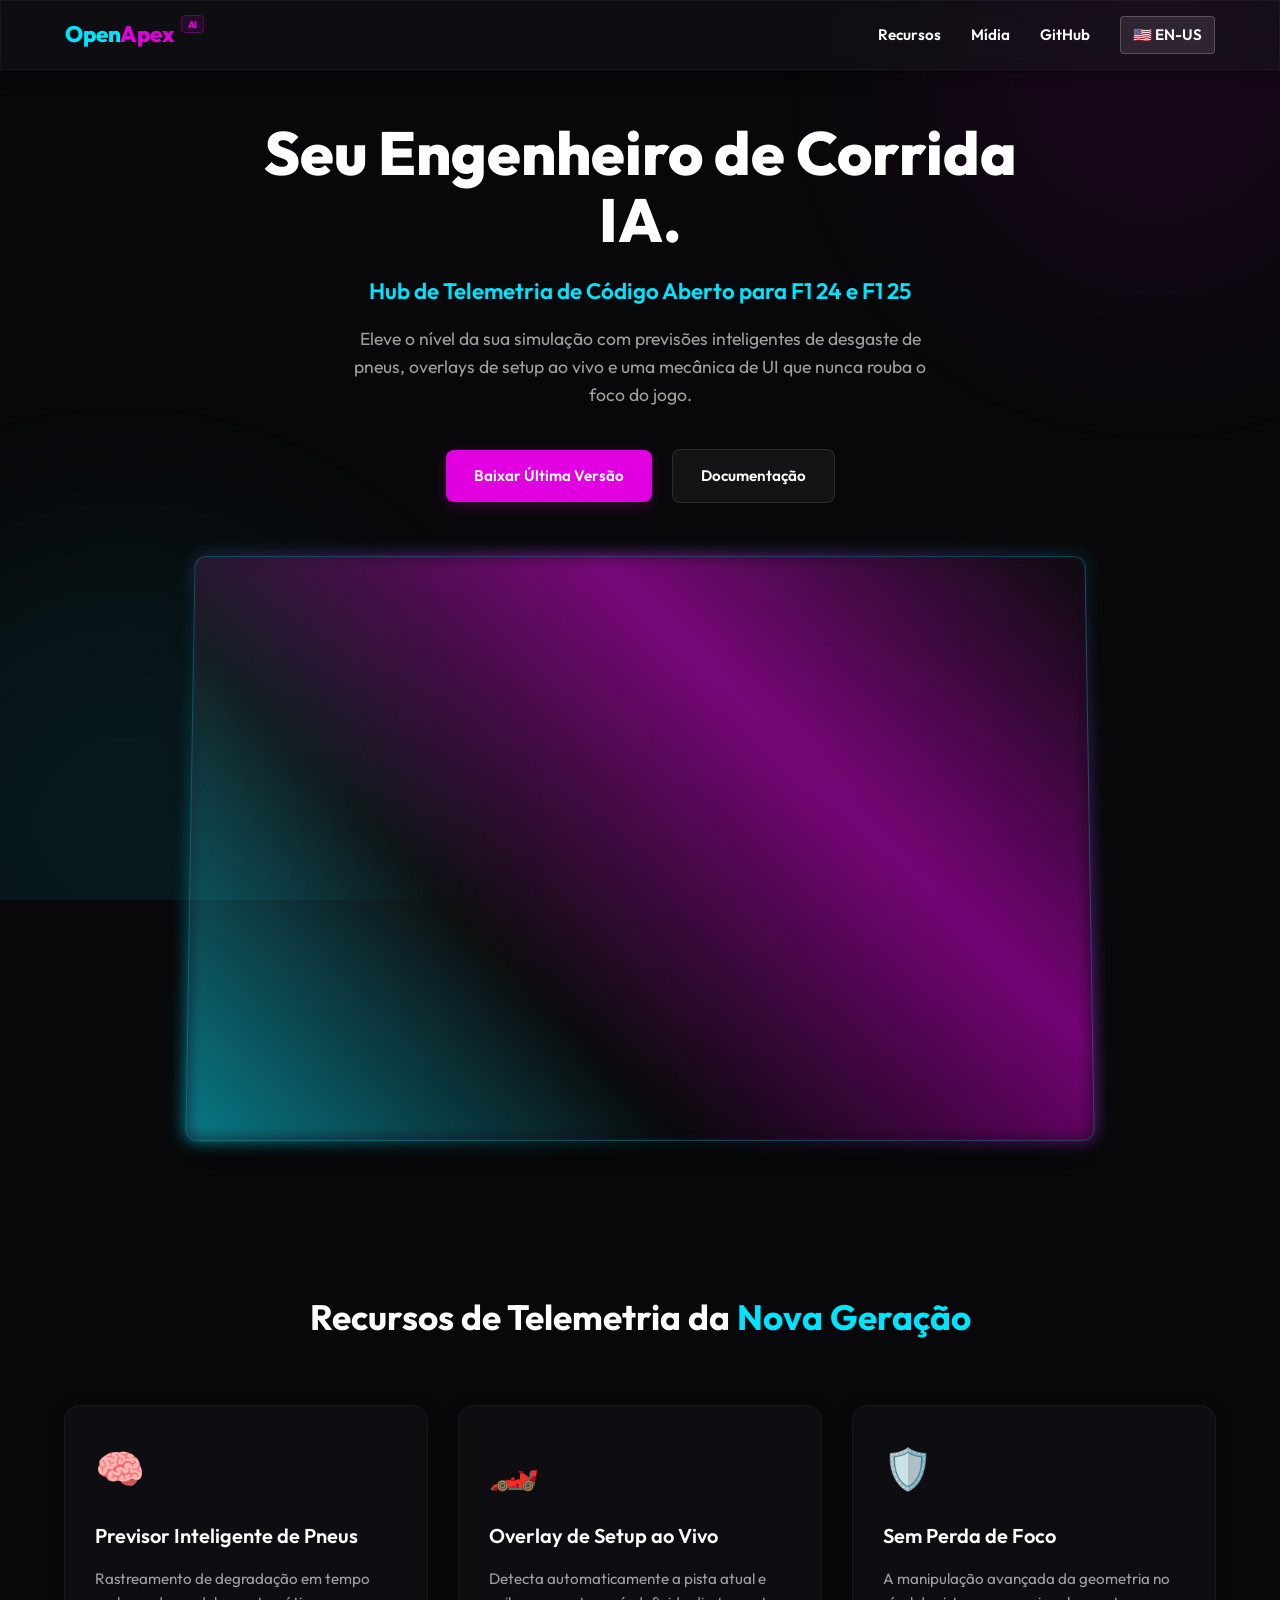
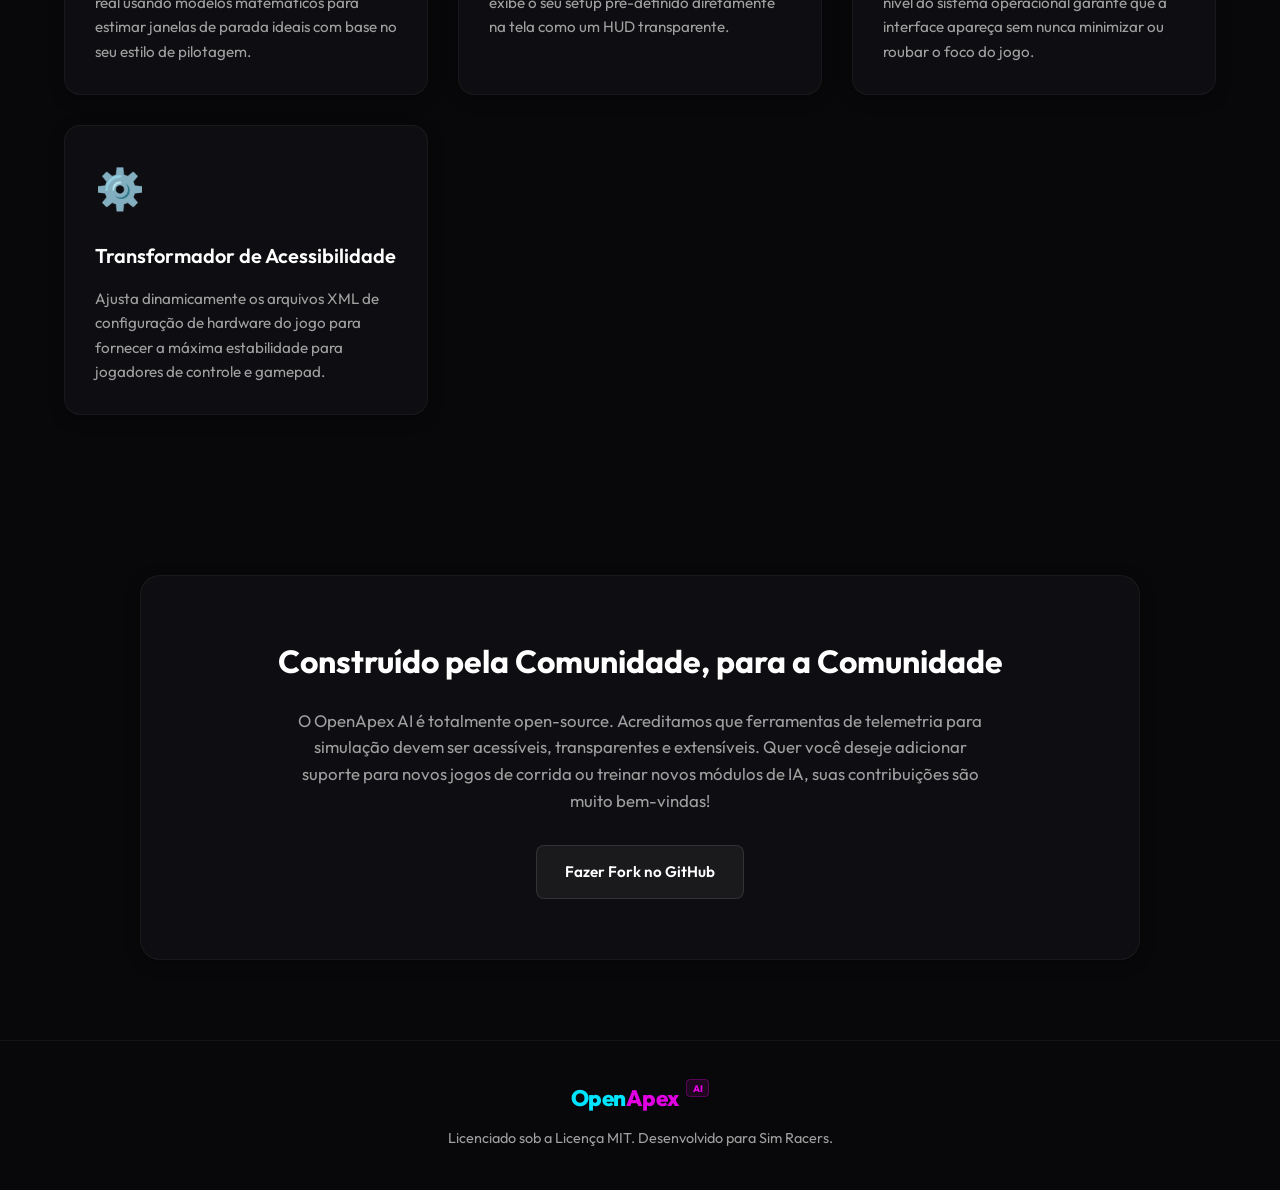
==== commit 27778fc8: "Docs: Reinvent landing page layout to feature video directly" ====
--- a/docs/index_pt-BR.html
+++ b/docs/index_pt-BR.html
@@ -26,7 +26,7 @@
         </div>
     </nav>
 
-    <header class="hero">
+    <header class="hero centered-hero">
         <div class="hero-content">
             <h1 class="hero-title">Seu Engenheiro de Corrida IA.</h1>
             <p class="subtitle">Hub de Telemetria de Código Aberto para F1 24 e F1 25</p>
@@ -36,19 +36,11 @@
                 <a href="https://github.com/norisilva/open-apex-ai#readme" class="btn btn-secondary">Documentação</a>
             </div>
         </div>
-        <div class="hero-visual">
-            <div class="glass-panel image-container">
-                <img src="https://raw.githubusercontent.com/norisilva/open-apex-ai/refs/heads/master/screenshot/showcase_main_menu.png" alt="Demonstração do Menu do OpenApex AI" class="hero-image">
-            </div>
+        
+        <div class="hero-video-container glass-video">
+            <iframe width="100%" height="100%" src="https://www.youtube.com/embed/8BYc6TkyOH8" title="YouTube video player" frameborder="0" allow="accelerometer; autoplay; clipboard-write; encrypted-media; gyroscope; picture-in-picture" allowfullscreen></iframe>
         </div>
     </header>
-
-    <section id="media" class="media-section">
-        <h2 class="section-title">Veja em <span class="highlight-magenta">Ação</span></h2>
-        <div class="video-container glass">
-            <iframe width="100%" height="100%" src="https://www.youtube.com/embed/8BYc6TkyOH8" title="YouTube video player" frameborder="0" allow="accelerometer; autoplay; clipboard-write; encrypted-media; gyroscope; picture-in-picture" allowfullscreen></iframe>
-        </div>
-    </section>
 
     <section id="features" class="features">
         <h2 class="section-title">Recursos de Telemetria da <span class="highlight-cyan">Nova Geração</span></h2>
--- a/docs/style.css
+++ b/docs/style.css
@@ -186,18 +186,21 @@
 /* Hero Section */
 .hero {
     display: flex;
+    flex-direction: column;
     align-items: center;
-    justify-content: space-between;
+    justify-content: center;
     min-height: 100vh;
     padding: 0 5%;
-    padding-top: 80px;
+    padding-top: 120px;
     max-width: 1400px;
     margin: 0 auto;
+    text-align: center;
 }
 
 .hero-content {
-    flex: 1;
-    padding-right: 50px;
+    width: 100%;
+    max-width: 800px;
+    margin-bottom: 50px;
 }
 
 .hero-title {
@@ -219,28 +222,28 @@
     font-size: 1.1rem;
     color: var(--text-secondary);
     margin-bottom: 40px;
-    max-width: 500px;
+    max-width: 600px;
+    margin-left: auto;
+    margin-right: auto;
 }
 
 .hero-actions {
     display: flex;
     gap: 20px;
     align-items: center;
-}
-
-.hero-visual {
-    flex: 1.2;
-    display: flex;
     justify-content: center;
-}
-
-/* Hero Image Container */
-.image-container {
+    flex-wrap: wrap;
+}
+
+/* Hero Video Container (Cyberpunk Premium Glass) */
+.hero-video-container {
     position: relative;
     width: 100%;
+    max-width: 900px;
+    padding-bottom: 50.625%; /* 16:9 Aspect Ratio for 900px width is roughly 506px */
+    height: 0;
     border-radius: 12px;
-    padding: 10px;
-    transform: perspective(1000px) rotateY(-8deg) rotateX(4deg);
+    transform: perspective(1000px) rotateX(2deg);
     transition: all 0.6s cubic-bezier(0.175, 0.885, 0.32, 1.275);
     background: linear-gradient(135deg, rgba(255,255,255,0.05), rgba(0,0,0,0.4));
     border: 1px solid rgba(0, 229, 255, 0.3);
@@ -248,9 +251,10 @@
         0 15px 35px rgba(0,0,0,0.6),
         0 0 20px rgba(0, 229, 255, 0.2),
         inset 0 0 10px rgba(224, 0, 224, 0.1);
-}
-
-.image-container::before {
+    margin-bottom: 50px;
+}
+
+.hero-video-container::before {
     content: '';
     position: absolute;
     top: -2px; left: -2px; right: -2px; bottom: -2px;
@@ -262,8 +266,8 @@
     transition: opacity 0.5s ease;
 }
 
-.image-container:hover {
-    transform: perspective(1000px) rotateY(0deg) rotateX(0deg) translateY(-5px);
+.hero-video-container:hover {
+    transform: perspective(1000px) rotateX(0deg) translateY(-5px);
     box-shadow: 
         0 20px 40px rgba(0,0,0,0.7),
         0 0 30px rgba(0, 229, 255, 0.4),
@@ -271,42 +275,17 @@
     border-color: rgba(0, 229, 255, 0.6);
 }
 
-.image-container:hover::before {
+.hero-video-container:hover::before {
     opacity: 0.8;
 }
 
-.hero-image {
-    width: 100%;
+.hero-video-container iframe {
+    position: absolute;
+    top: 10px;
+    left: 10px;
+    width: calc(100% - 20px);
+    height: calc(100% - 20px);
     border-radius: 8px;
-    display: block;
-    filter: contrast(1.05) brightness(1.1);
-}
-
-/* Media Section (YouTube Video) */
-.media-section {
-    padding: 80px 5%;
-    max-width: 1000px;
-    margin: 0 auto;
-    text-align: center;
-}
-
-.video-container {
-    position: relative;
-    width: 100%;
-    padding-bottom: 56.25%; /* 16:9 Aspect Ratio */
-    height: 0;
-    border-radius: 12px;
-    overflow: hidden;
-    margin-top: 40px;
-}
-
-.video-container iframe {
-    position: absolute;
-    top: 0;
-    left: 0;
-    width: 100%;
-    height: 100%;
-    border-radius: 12px;
 }
 
 /* Features */
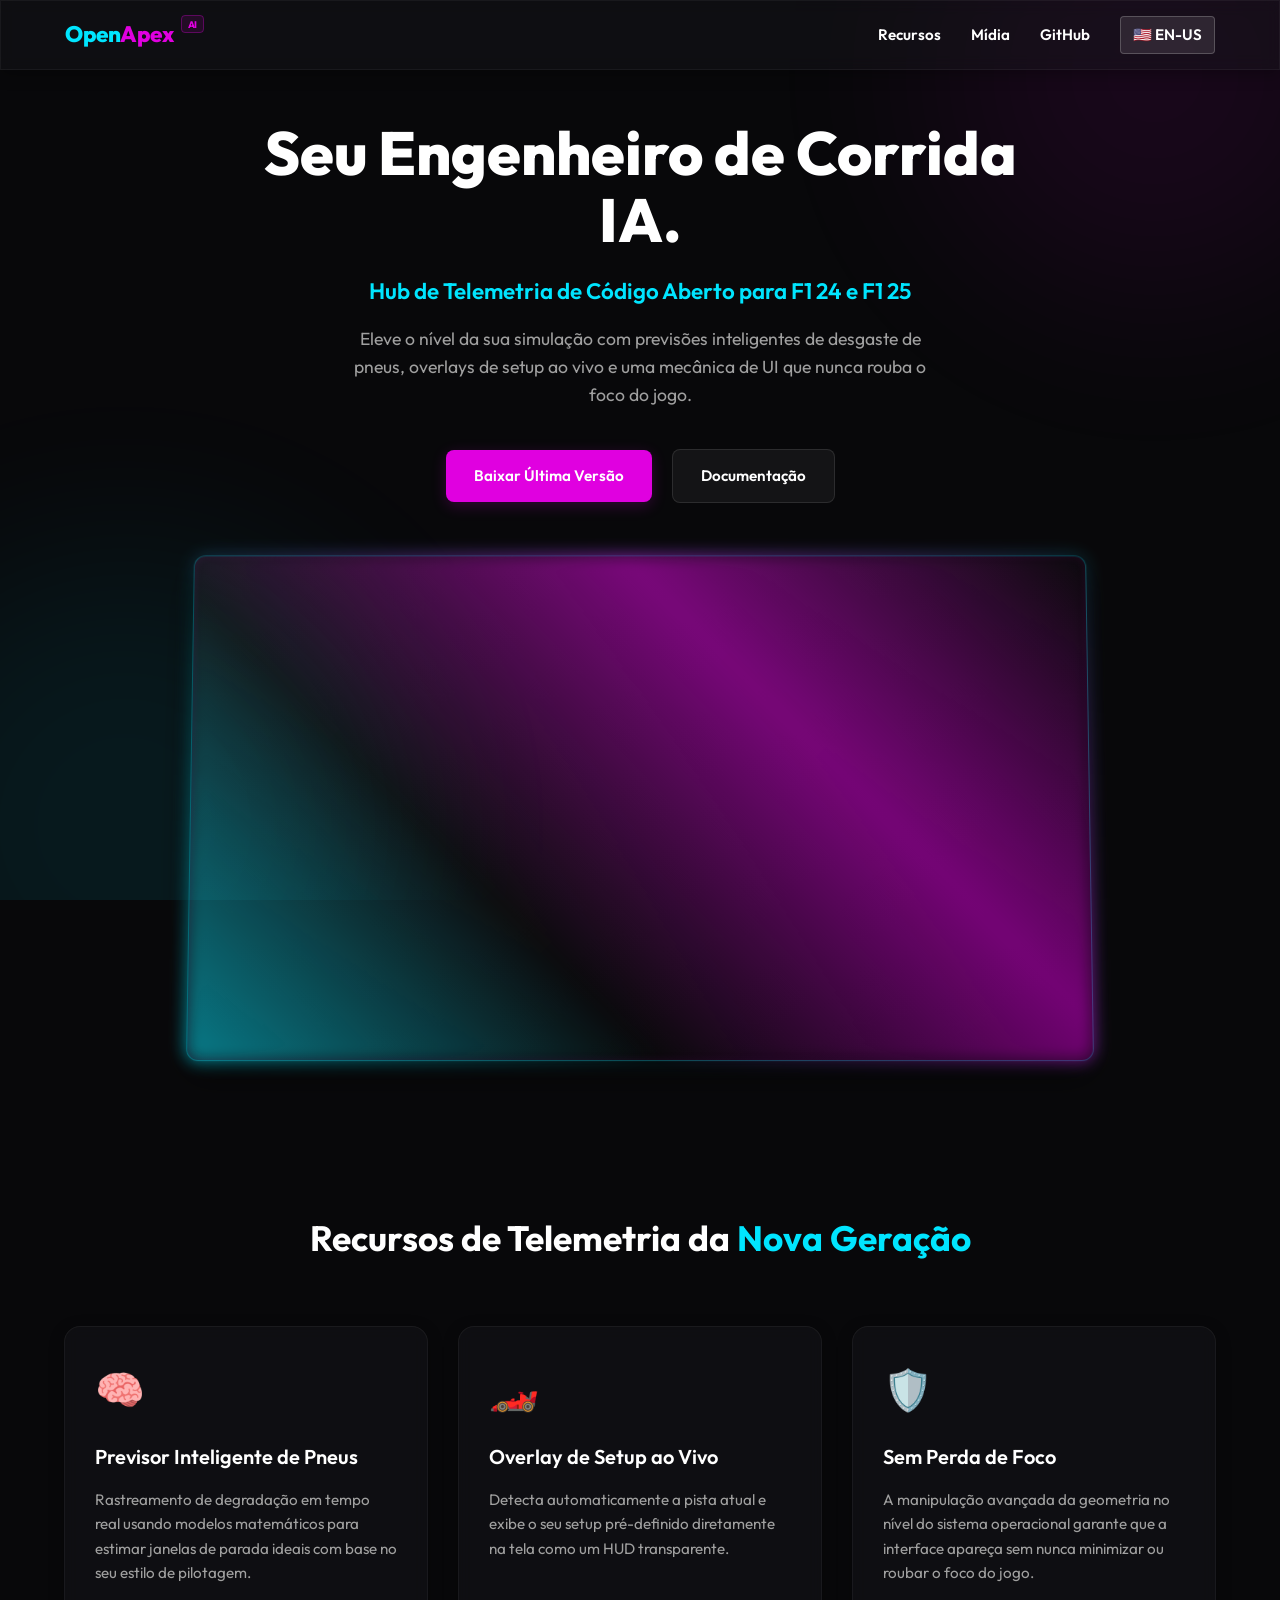
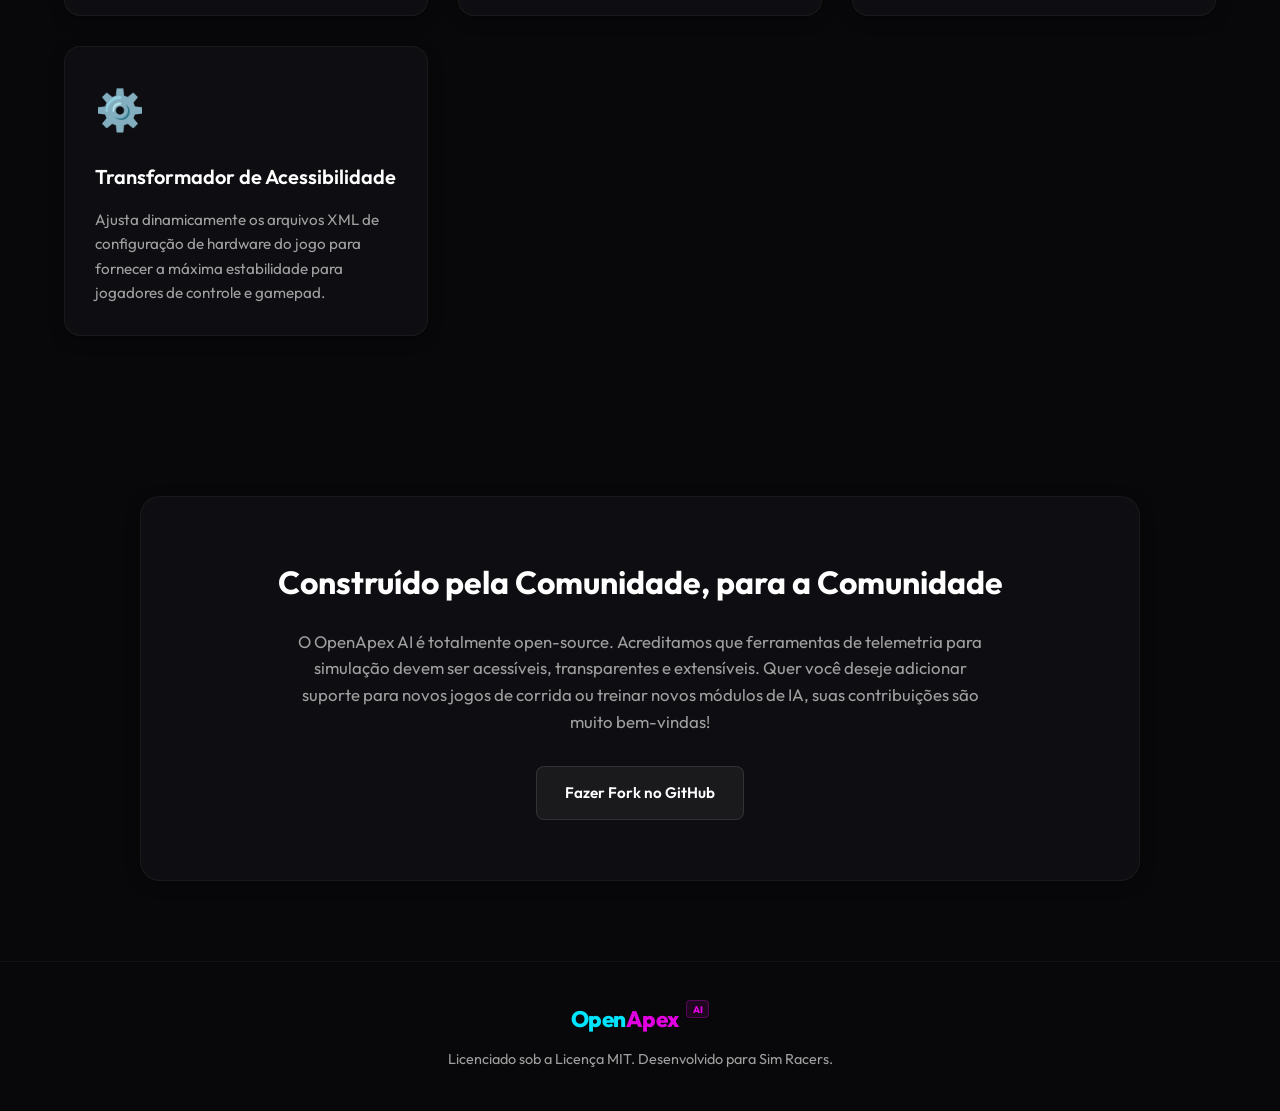
==== commit c925e4a0: "Docs: Force HD1080 video quality in hero section iframe" ====
--- a/docs/index_pt-BR.html
+++ b/docs/index_pt-BR.html
@@ -38,7 +38,7 @@
         </div>
         
         <div class="hero-video-container glass-video">
-            <iframe width="100%" height="100%" src="https://www.youtube.com/embed/8BYc6TkyOH8" title="YouTube video player" frameborder="0" allow="accelerometer; autoplay; clipboard-write; encrypted-media; gyroscope; picture-in-picture" allowfullscreen></iframe>
+            <iframe width="100%" height="100%" src="https://www.youtube.com/embed/8BYc6TkyOH8?vq=hd1080&rel=0" title="YouTube video player" frameborder="0" allow="accelerometer; autoplay; clipboard-write; encrypted-media; gyroscope; picture-in-picture" allowfullscreen></iframe>
         </div>
     </header>
 
--- a/docs/style.css
+++ b/docs/style.css
@@ -240,8 +240,7 @@
     position: relative;
     width: 100%;
     max-width: 900px;
-    padding-bottom: 50.625%; /* 16:9 Aspect Ratio for 900px width is roughly 506px */
-    height: 0;
+    aspect-ratio: 16 / 9;
     border-radius: 12px;
     transform: perspective(1000px) rotateX(2deg);
     transition: all 0.6s cubic-bezier(0.175, 0.885, 0.32, 1.275);
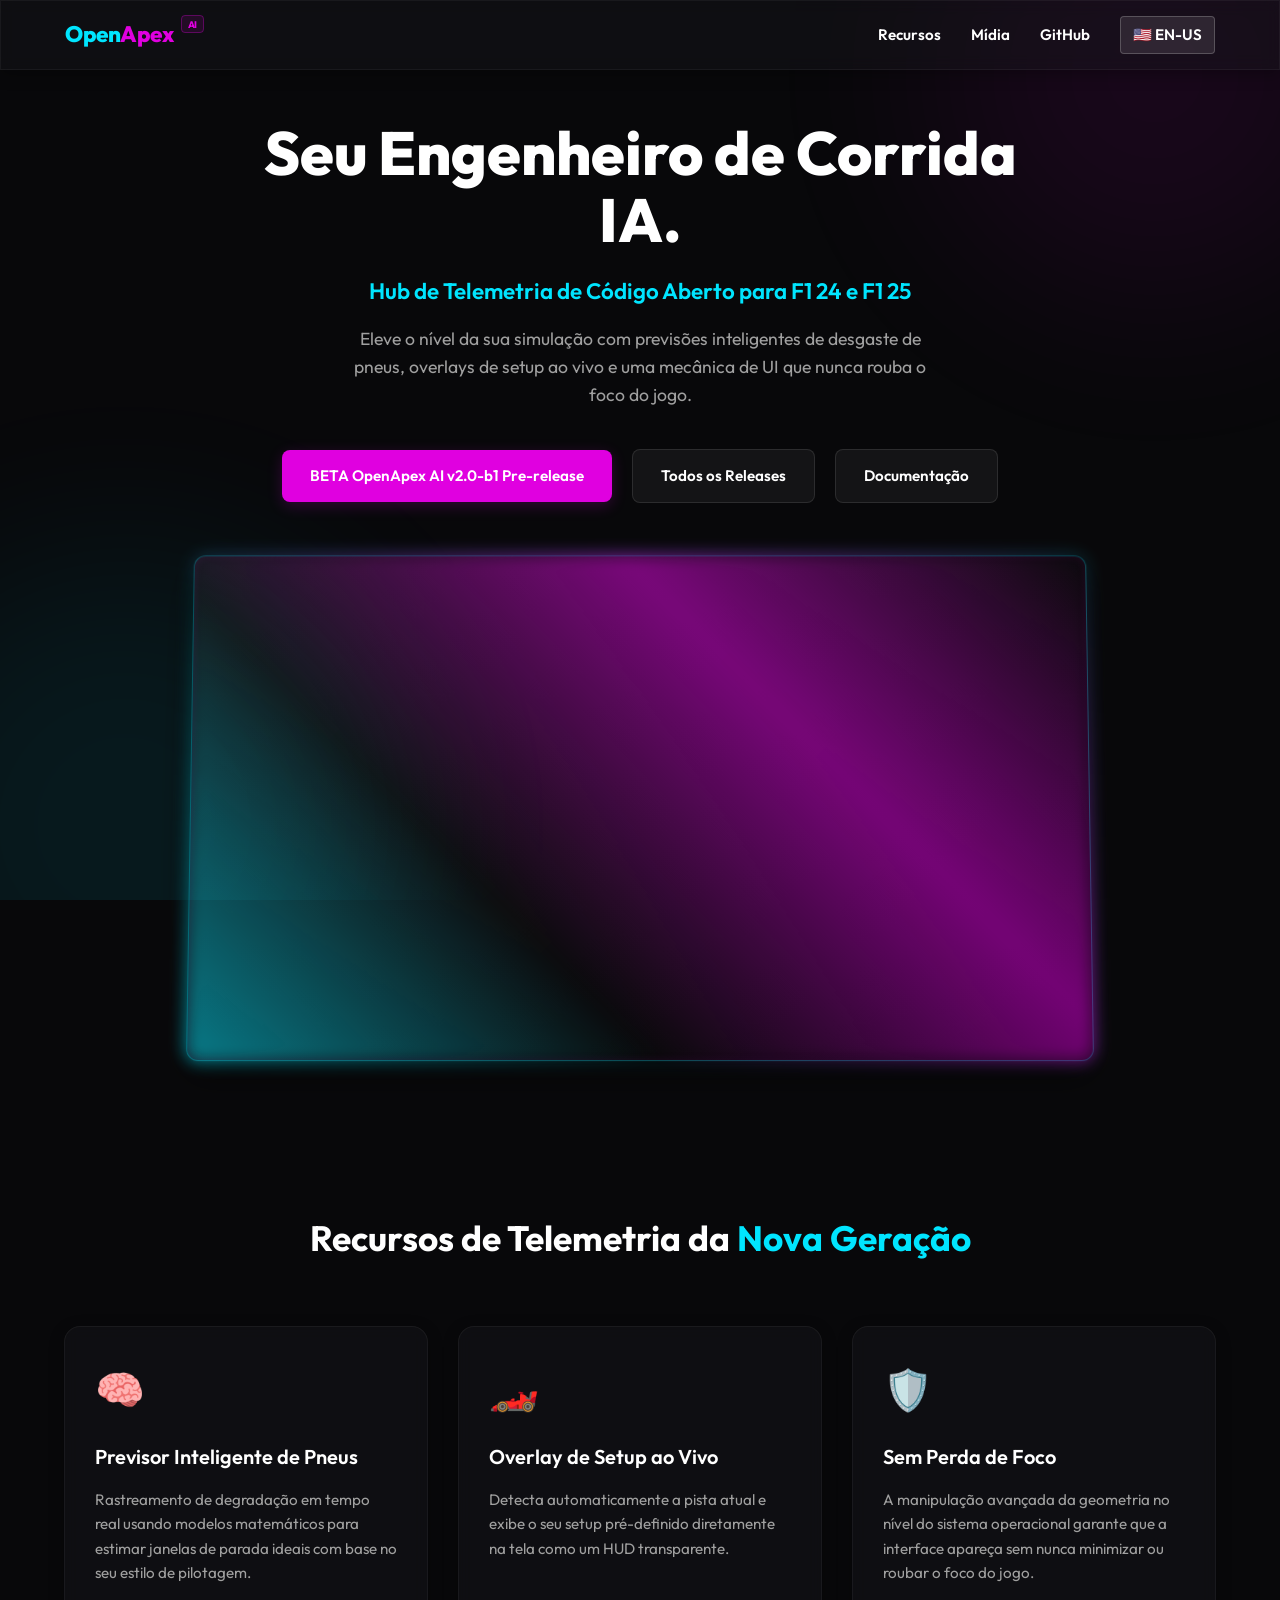
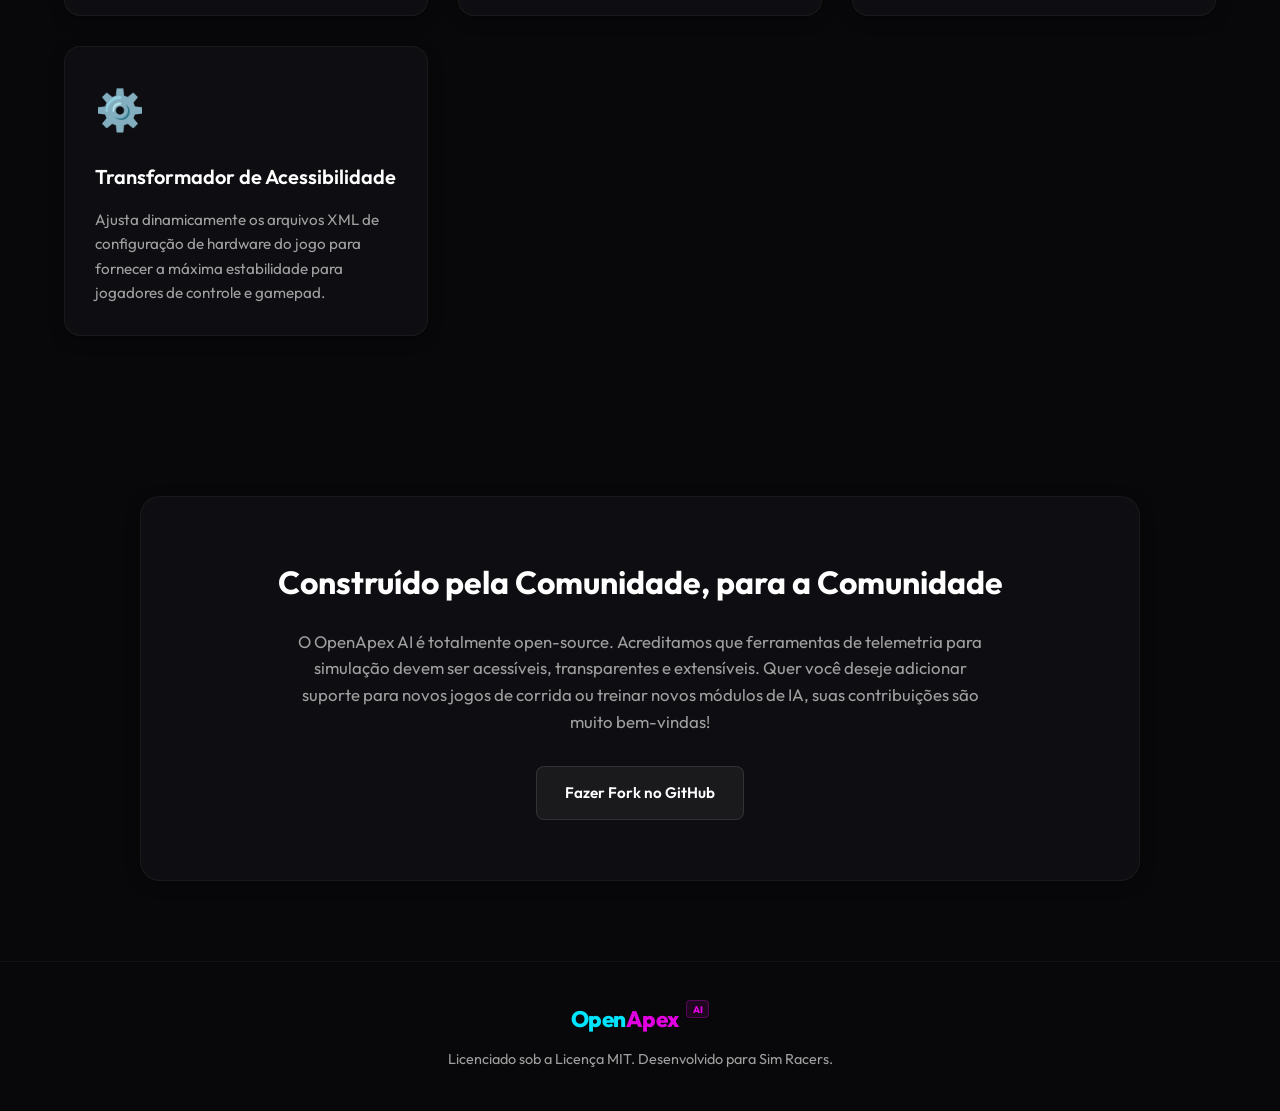
==== commit e18aee32: "Docs: Add direct beta download button to landing pages" ====
--- a/docs/index_pt-BR.html
+++ b/docs/index_pt-BR.html
@@ -32,7 +32,8 @@
             <p class="subtitle">Hub de Telemetria de Código Aberto para F1 24 e F1 25</p>
             <p class="description">Eleve o nível da sua simulação com previsões inteligentes de desgaste de pneus, overlays de setup ao vivo e uma mecânica de UI que nunca rouba o foco do jogo.</p>
             <div class="hero-actions">
-                <a href="https://github.com/norisilva/open-apex-ai/releases" class="btn btn-primary pulse-glow">Baixar Última Versão</a>
+                <a href="https://github.com/norisilva/open-apex-ai/releases/download/2.0/OpenApexAI-Release.zip" class="btn btn-primary pulse-glow">BETA OpenApex AI v2.0-b1 Pre-release</a>
+                <a href="https://github.com/norisilva/open-apex-ai/releases" class="btn btn-secondary">Todos os Releases</a>
                 <a href="https://github.com/norisilva/open-apex-ai#readme" class="btn btn-secondary">Documentação</a>
             </div>
         </div>
